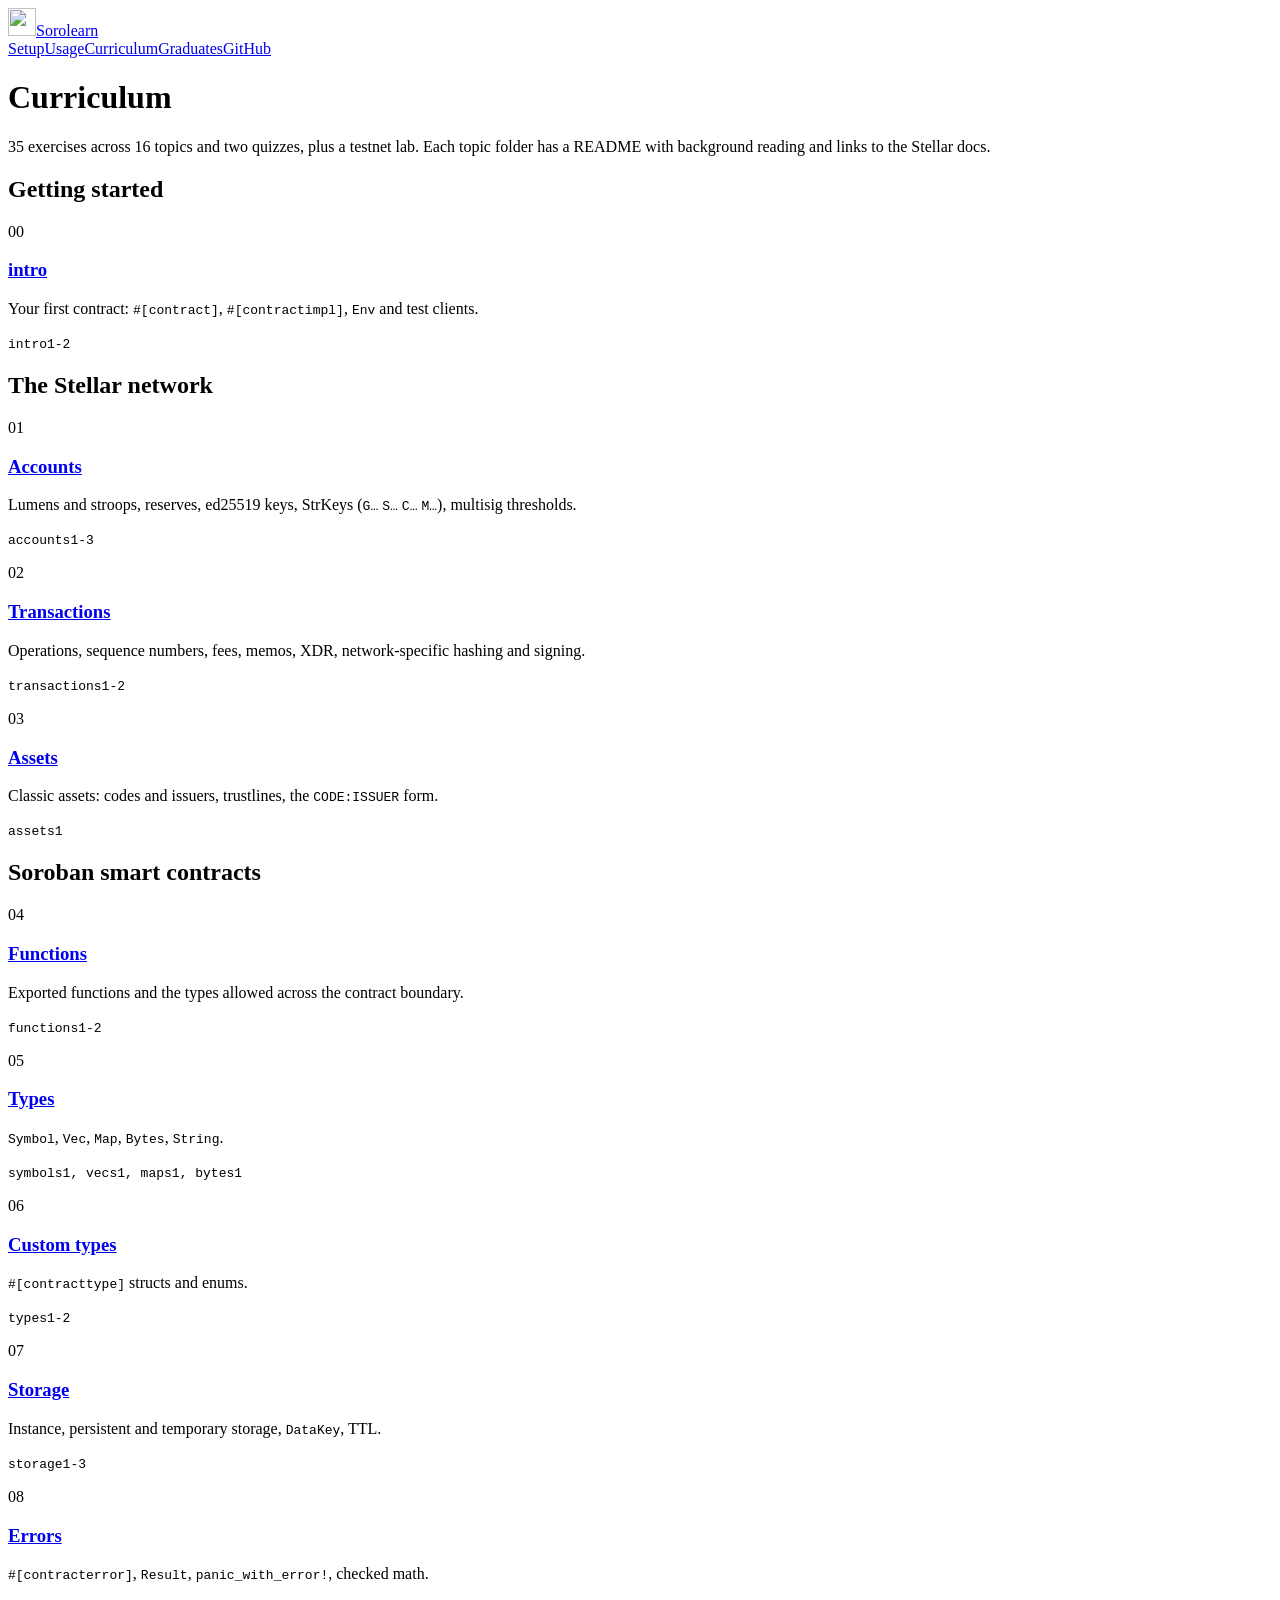
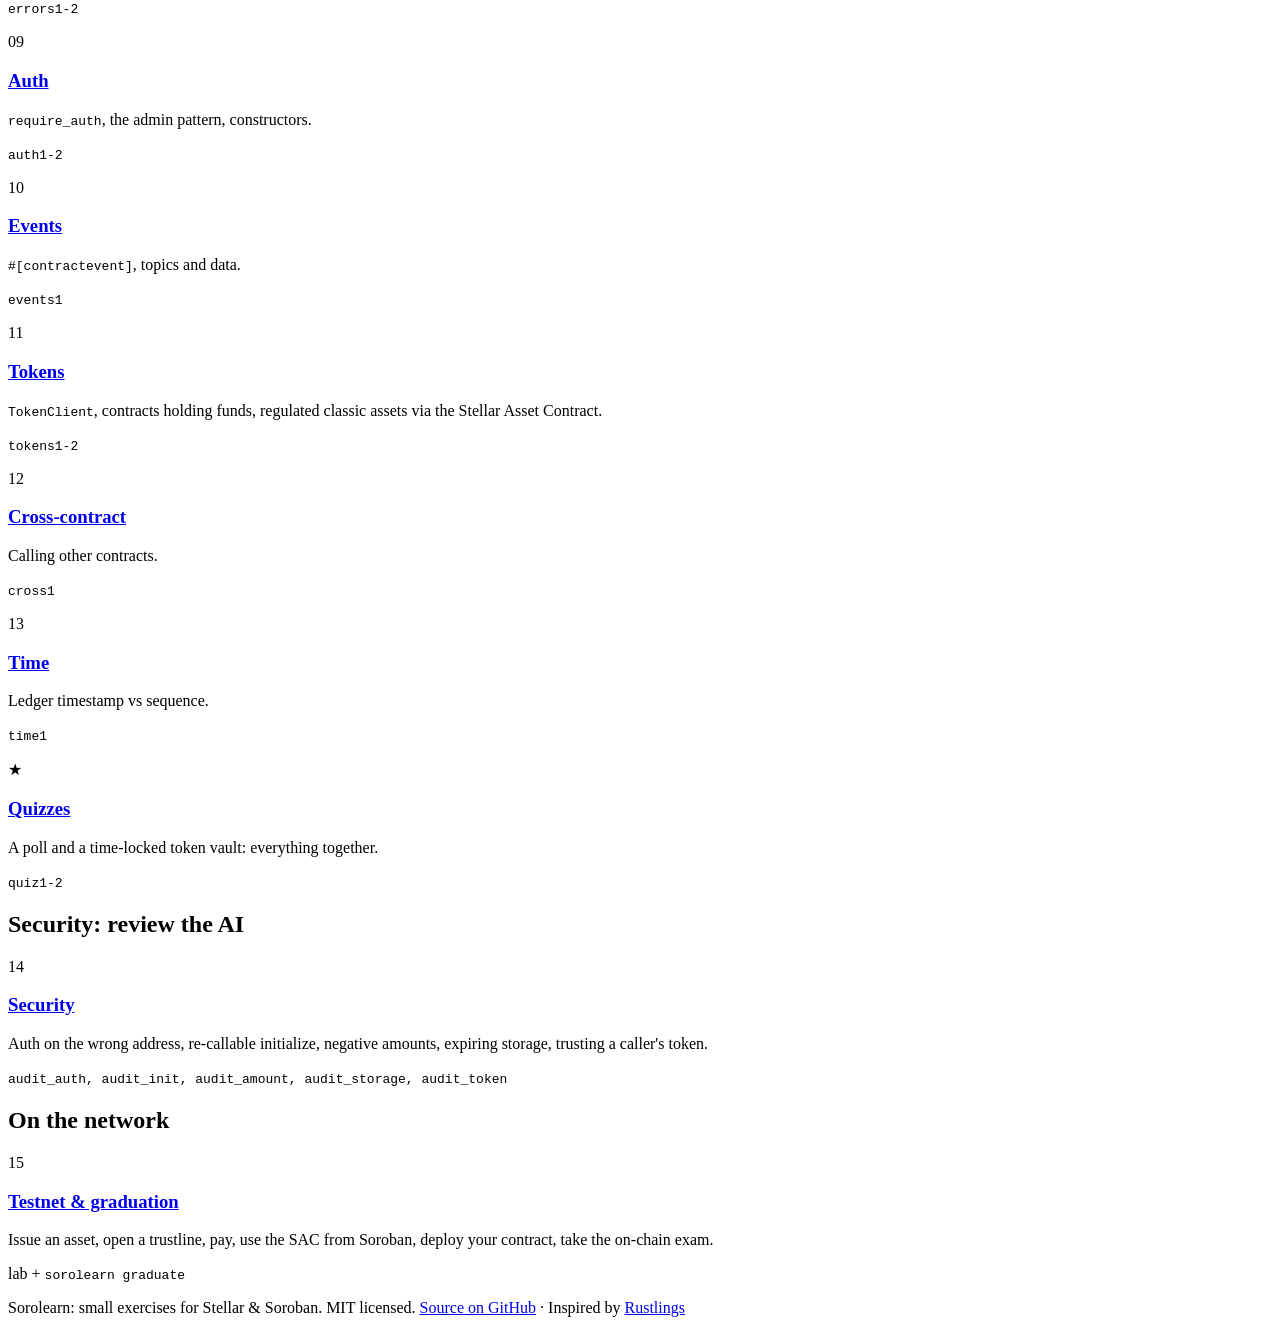
==== docs/curriculum/index.html @ 0d168e4f "feat(site): add setup, usage and curriculum pages Co-Authored-By: Claude Opus 5.5 <noreply@anthropic" ====
<!doctype html>
<html lang="en">
<head>
<meta charset="utf-8">
<meta name="viewport" content="width=device-width, initial-scale=1">
<title>Curriculum · Sorolearn</title>
<meta name="description" content="Every Sorolearn topic, from Stellar accounts to an on-chain exam.">
<link rel="icon" href="../assets/favicon.svg" type="image/svg+xml">
<link rel="preconnect" href="https://fonts.googleapis.com">
<link href="https://fonts.googleapis.com/css2?family=Inter:wght@400;500;600;700&family=JetBrains+Mono:wght@400;600&display=swap" rel="stylesheet">
<link rel="stylesheet" href="../assets/site.css">
</head>
<body>
<header class="site-header">
  <div class="inner">
    <a class="brand" href="../"><img class="mark" src="../assets/favicon.svg" alt="" width="28" height="28">Sorolearn</a>
    <nav class="site-nav" aria-label="Main"><a href="../setup/">Setup</a><a href="../usage/">Usage</a><a href="../curriculum/" aria-current="page">Curriculum</a><a href="../graduates/">Graduates</a><a href="https://github.com/Evangel90/Sorolearn">GitHub</a></nav>
  </div>
</header>
<main>

<h1>Curriculum</h1>
<p class="lede">35 exercises across 16 topics and two quizzes, plus a testnet lab. Each topic folder has a README with background reading
and links to the Stellar docs.</p>
<h2>Getting started</h2><div class="grid"><div class="card"><div class="num">00</div><h3><a href="https://github.com/Evangel90/Sorolearn/tree/main/exercises/00_intro">intro</a></h3><p>Your first contract: <code>#[contract]</code>, <code>#[contractimpl]</code>, <code>Env</code> and test clients.</p><p class="muted"><code>intro1-2</code></p></div></div><h2>The Stellar network</h2><div class="grid"><div class="card"><div class="num">01</div><h3><a href="https://github.com/Evangel90/Sorolearn/tree/main/exercises/01_stellar_accounts">Accounts</a></h3><p>Lumens and stroops, reserves, ed25519 keys, StrKeys (<code>G…</code> <code>S…</code> <code>C…</code> <code>M…</code>), multisig thresholds.</p><p class="muted"><code>accounts1-3</code></p></div><div class="card"><div class="num">02</div><h3><a href="https://github.com/Evangel90/Sorolearn/tree/main/exercises/02_stellar_transactions">Transactions</a></h3><p>Operations, sequence numbers, fees, memos, XDR, network-specific hashing and signing.</p><p class="muted"><code>transactions1-2</code></p></div><div class="card"><div class="num">03</div><h3><a href="https://github.com/Evangel90/Sorolearn/tree/main/exercises/03_stellar_assets">Assets</a></h3><p>Classic assets: codes and issuers, trustlines, the <code>CODE:ISSUER</code> form.</p><p class="muted"><code>assets1</code></p></div></div><h2>Soroban smart contracts</h2><div class="grid"><div class="card"><div class="num">04</div><h3><a href="https://github.com/Evangel90/Sorolearn/tree/main/exercises/04_functions">Functions</a></h3><p>Exported functions and the types allowed across the contract boundary.</p><p class="muted"><code>functions1-2</code></p></div><div class="card"><div class="num">05</div><h3><a href="https://github.com/Evangel90/Sorolearn/tree/main/exercises/05_types">Types</a></h3><p><code>Symbol</code>, <code>Vec</code>, <code>Map</code>, <code>Bytes</code>, <code>String</code>.</p><p class="muted"><code>symbols1, vecs1, maps1, bytes1</code></p></div><div class="card"><div class="num">06</div><h3><a href="https://github.com/Evangel90/Sorolearn/tree/main/exercises/06_custom_types">Custom types</a></h3><p><code>#[contracttype]</code> structs and enums.</p><p class="muted"><code>types1-2</code></p></div><div class="card"><div class="num">07</div><h3><a href="https://github.com/Evangel90/Sorolearn/tree/main/exercises/07_storage">Storage</a></h3><p>Instance, persistent and temporary storage, <code>DataKey</code>, TTL.</p><p class="muted"><code>storage1-3</code></p></div><div class="card"><div class="num">08</div><h3><a href="https://github.com/Evangel90/Sorolearn/tree/main/exercises/08_errors">Errors</a></h3><p><code>#[contracterror]</code>, <code>Result</code>, <code>panic_with_error!</code>, checked math.</p><p class="muted"><code>errors1-2</code></p></div><div class="card"><div class="num">09</div><h3><a href="https://github.com/Evangel90/Sorolearn/tree/main/exercises/09_auth">Auth</a></h3><p><code>require_auth</code>, the admin pattern, constructors.</p><p class="muted"><code>auth1-2</code></p></div><div class="card"><div class="num">10</div><h3><a href="https://github.com/Evangel90/Sorolearn/tree/main/exercises/10_events">Events</a></h3><p><code>#[contractevent]</code>, topics and data.</p><p class="muted"><code>events1</code></p></div><div class="card"><div class="num">11</div><h3><a href="https://github.com/Evangel90/Sorolearn/tree/main/exercises/11_tokens">Tokens</a></h3><p><code>TokenClient</code>, contracts holding funds, regulated classic assets via the Stellar Asset Contract.</p><p class="muted"><code>tokens1-2</code></p></div><div class="card"><div class="num">12</div><h3><a href="https://github.com/Evangel90/Sorolearn/tree/main/exercises/12_cross_contract">Cross-contract</a></h3><p>Calling other contracts.</p><p class="muted"><code>cross1</code></p></div><div class="card"><div class="num">13</div><h3><a href="https://github.com/Evangel90/Sorolearn/tree/main/exercises/13_time">Time</a></h3><p>Ledger timestamp vs sequence.</p><p class="muted"><code>time1</code></p></div><div class="card"><div class="num">★</div><h3><a href="https://github.com/Evangel90/Sorolearn/tree/main/exercises/quizzes">Quizzes</a></h3><p>A poll and a time-locked token vault: everything together.</p><p class="muted"><code>quiz1-2</code></p></div></div><h2>Security: review the AI</h2><div class="grid"><div class="card"><div class="num">14</div><h3><a href="https://github.com/Evangel90/Sorolearn/tree/main/exercises/14_security">Security</a></h3><p>Auth on the wrong address, re-callable initialize, negative amounts, expiring storage, trusting a caller's token.</p><p class="muted"><code>audit_auth, audit_init, audit_amount, audit_storage, audit_token</code></p></div></div><h2>On the network</h2><div class="grid"><div class="card"><div class="num">15</div><h3><a href="https://github.com/Evangel90/Sorolearn/tree/main/exercises/15_testnet">Testnet &amp; graduation</a></h3><p>Issue an asset, open a trustline, pay, use the SAC from Soroban, deploy your contract, take the on-chain exam.</p><p class="muted">lab + <code>sorolearn graduate</code></p></div></div>

</main>
<footer class="site-footer">
  <div class="inner">
    <span>Sorolearn: small exercises for Stellar &amp; Soroban. MIT licensed.</span>
    <span><a href="https://github.com/Evangel90/Sorolearn">Source on GitHub</a> · Inspired by <a href="https://rustlings.rust-lang.org">Rustlings</a></span>
  </div>
</footer>
</body>
</html>
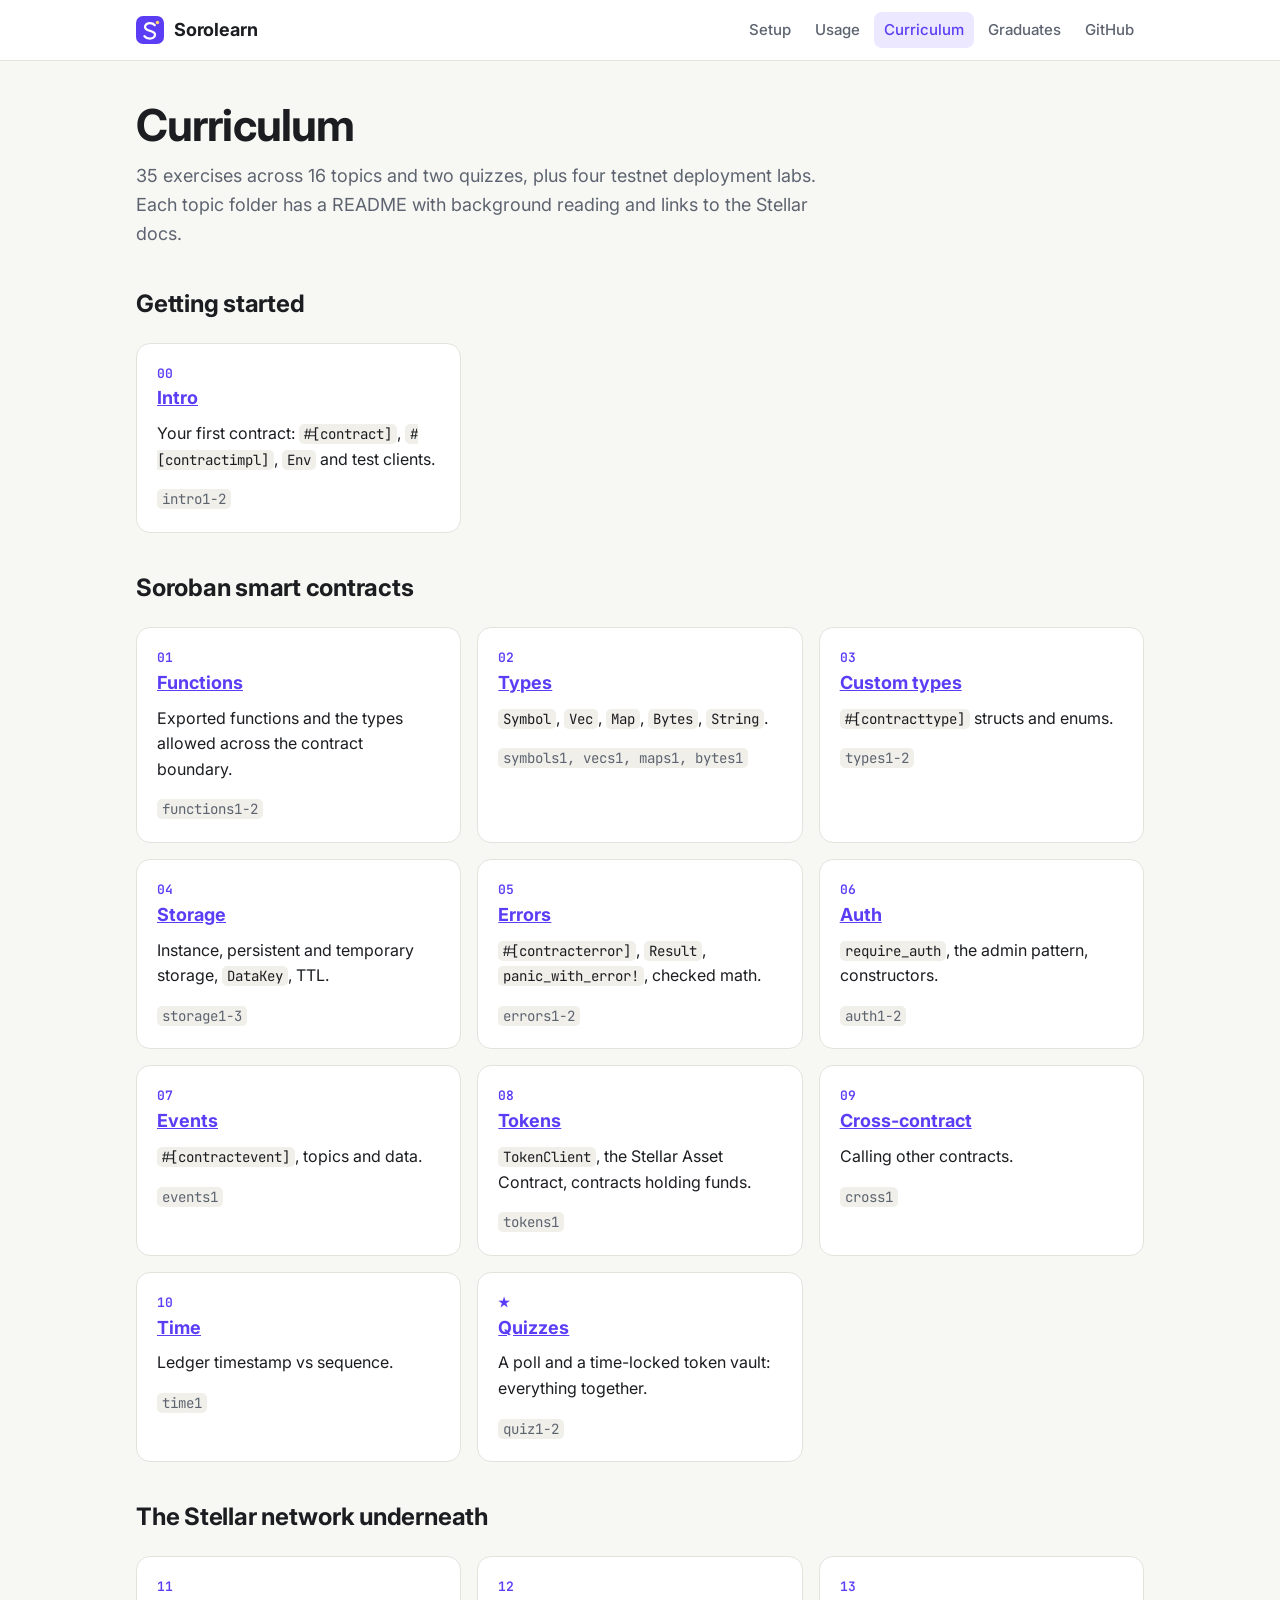
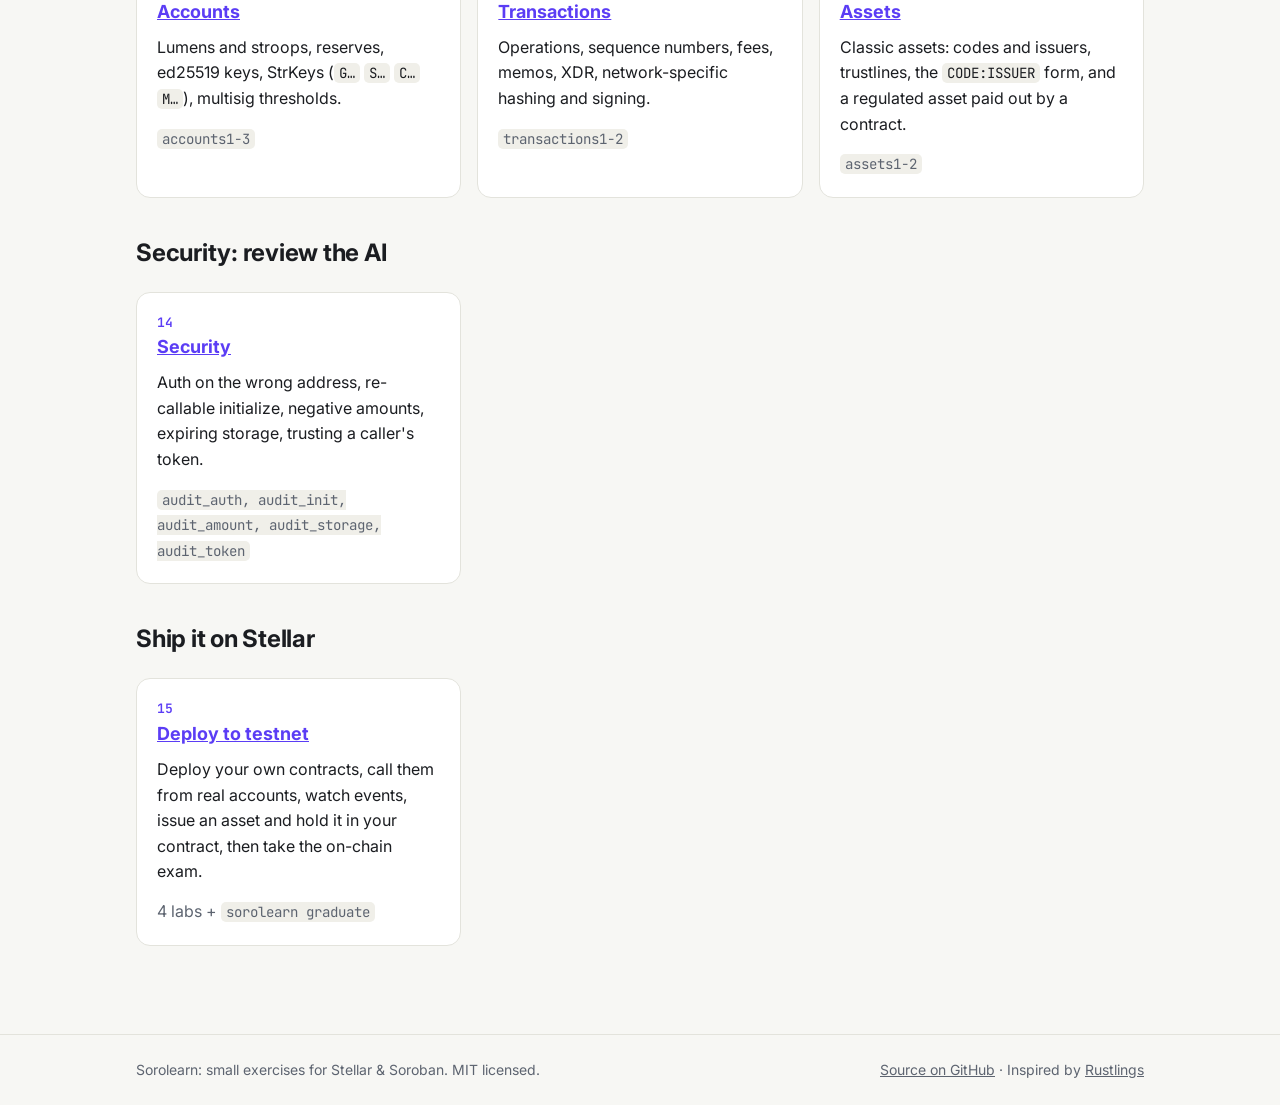
==== commit 87c9b563: "feat(site): follow the Soroban-first order and feature the deploy labs Co-Authored-By: Claude Opus 5" ====
--- a/docs/curriculum/index.html
+++ b/docs/curriculum/index.html
@@ -20,9 +20,9 @@
 <main>
 
 <h1>Curriculum</h1>
-<p class="lede">35 exercises across 16 topics and two quizzes, plus a testnet lab. Each topic folder has a README with background reading
+<p class="lede">35 exercises across 16 topics and two quizzes, plus four testnet deployment labs. Each topic folder has a README with background reading
 and links to the Stellar docs.</p>
-<h2>Getting started</h2><div class="grid"><div class="card"><div class="num">00</div><h3><a href="https://github.com/Evangel90/Sorolearn/tree/main/exercises/00_intro">intro</a></h3><p>Your first contract: <code>#[contract]</code>, <code>#[contractimpl]</code>, <code>Env</code> and test clients.</p><p class="muted"><code>intro1-2</code></p></div></div><h2>The Stellar network</h2><div class="grid"><div class="card"><div class="num">01</div><h3><a href="https://github.com/Evangel90/Sorolearn/tree/main/exercises/01_stellar_accounts">Accounts</a></h3><p>Lumens and stroops, reserves, ed25519 keys, StrKeys (<code>G…</code> <code>S…</code> <code>C…</code> <code>M…</code>), multisig thresholds.</p><p class="muted"><code>accounts1-3</code></p></div><div class="card"><div class="num">02</div><h3><a href="https://github.com/Evangel90/Sorolearn/tree/main/exercises/02_stellar_transactions">Transactions</a></h3><p>Operations, sequence numbers, fees, memos, XDR, network-specific hashing and signing.</p><p class="muted"><code>transactions1-2</code></p></div><div class="card"><div class="num">03</div><h3><a href="https://github.com/Evangel90/Sorolearn/tree/main/exercises/03_stellar_assets">Assets</a></h3><p>Classic assets: codes and issuers, trustlines, the <code>CODE:ISSUER</code> form.</p><p class="muted"><code>assets1</code></p></div></div><h2>Soroban smart contracts</h2><div class="grid"><div class="card"><div class="num">04</div><h3><a href="https://github.com/Evangel90/Sorolearn/tree/main/exercises/04_functions">Functions</a></h3><p>Exported functions and the types allowed across the contract boundary.</p><p class="muted"><code>functions1-2</code></p></div><div class="card"><div class="num">05</div><h3><a href="https://github.com/Evangel90/Sorolearn/tree/main/exercises/05_types">Types</a></h3><p><code>Symbol</code>, <code>Vec</code>, <code>Map</code>, <code>Bytes</code>, <code>String</code>.</p><p class="muted"><code>symbols1, vecs1, maps1, bytes1</code></p></div><div class="card"><div class="num">06</div><h3><a href="https://github.com/Evangel90/Sorolearn/tree/main/exercises/06_custom_types">Custom types</a></h3><p><code>#[contracttype]</code> structs and enums.</p><p class="muted"><code>types1-2</code></p></div><div class="card"><div class="num">07</div><h3><a href="https://github.com/Evangel90/Sorolearn/tree/main/exercises/07_storage">Storage</a></h3><p>Instance, persistent and temporary storage, <code>DataKey</code>, TTL.</p><p class="muted"><code>storage1-3</code></p></div><div class="card"><div class="num">08</div><h3><a href="https://github.com/Evangel90/Sorolearn/tree/main/exercises/08_errors">Errors</a></h3><p><code>#[contracterror]</code>, <code>Result</code>, <code>panic_with_error!</code>, checked math.</p><p class="muted"><code>errors1-2</code></p></div><div class="card"><div class="num">09</div><h3><a href="https://github.com/Evangel90/Sorolearn/tree/main/exercises/09_auth">Auth</a></h3><p><code>require_auth</code>, the admin pattern, constructors.</p><p class="muted"><code>auth1-2</code></p></div><div class="card"><div class="num">10</div><h3><a href="https://github.com/Evangel90/Sorolearn/tree/main/exercises/10_events">Events</a></h3><p><code>#[contractevent]</code>, topics and data.</p><p class="muted"><code>events1</code></p></div><div class="card"><div class="num">11</div><h3><a href="https://github.com/Evangel90/Sorolearn/tree/main/exercises/11_tokens">Tokens</a></h3><p><code>TokenClient</code>, contracts holding funds, regulated classic assets via the Stellar Asset Contract.</p><p class="muted"><code>tokens1-2</code></p></div><div class="card"><div class="num">12</div><h3><a href="https://github.com/Evangel90/Sorolearn/tree/main/exercises/12_cross_contract">Cross-contract</a></h3><p>Calling other contracts.</p><p class="muted"><code>cross1</code></p></div><div class="card"><div class="num">13</div><h3><a href="https://github.com/Evangel90/Sorolearn/tree/main/exercises/13_time">Time</a></h3><p>Ledger timestamp vs sequence.</p><p class="muted"><code>time1</code></p></div><div class="card"><div class="num">★</div><h3><a href="https://github.com/Evangel90/Sorolearn/tree/main/exercises/quizzes">Quizzes</a></h3><p>A poll and a time-locked token vault: everything together.</p><p class="muted"><code>quiz1-2</code></p></div></div><h2>Security: review the AI</h2><div class="grid"><div class="card"><div class="num">14</div><h3><a href="https://github.com/Evangel90/Sorolearn/tree/main/exercises/14_security">Security</a></h3><p>Auth on the wrong address, re-callable initialize, negative amounts, expiring storage, trusting a caller's token.</p><p class="muted"><code>audit_auth, audit_init, audit_amount, audit_storage, audit_token</code></p></div></div><h2>On the network</h2><div class="grid"><div class="card"><div class="num">15</div><h3><a href="https://github.com/Evangel90/Sorolearn/tree/main/exercises/15_testnet">Testnet &amp; graduation</a></h3><p>Issue an asset, open a trustline, pay, use the SAC from Soroban, deploy your contract, take the on-chain exam.</p><p class="muted">lab + <code>sorolearn graduate</code></p></div></div>
+<h2>Getting started</h2><div class="grid"><div class="card"><div class="num">00</div><h3><a href="https://github.com/Evangel90/Sorolearn/tree/main/exercises/00_intro">Intro</a></h3><p>Your first contract: <code>#[contract]</code>, <code>#[contractimpl]</code>, <code>Env</code> and test clients.</p><p class="muted"><code>intro1-2</code></p></div></div><h2>Soroban smart contracts</h2><div class="grid"><div class="card"><div class="num">01</div><h3><a href="https://github.com/Evangel90/Sorolearn/tree/main/exercises/01_functions">Functions</a></h3><p>Exported functions and the types allowed across the contract boundary.</p><p class="muted"><code>functions1-2</code></p></div><div class="card"><div class="num">02</div><h3><a href="https://github.com/Evangel90/Sorolearn/tree/main/exercises/02_types">Types</a></h3><p><code>Symbol</code>, <code>Vec</code>, <code>Map</code>, <code>Bytes</code>, <code>String</code>.</p><p class="muted"><code>symbols1, vecs1, maps1, bytes1</code></p></div><div class="card"><div class="num">03</div><h3><a href="https://github.com/Evangel90/Sorolearn/tree/main/exercises/03_custom_types">Custom types</a></h3><p><code>#[contracttype]</code> structs and enums.</p><p class="muted"><code>types1-2</code></p></div><div class="card"><div class="num">04</div><h3><a href="https://github.com/Evangel90/Sorolearn/tree/main/exercises/04_storage">Storage</a></h3><p>Instance, persistent and temporary storage, <code>DataKey</code>, TTL.</p><p class="muted"><code>storage1-3</code></p></div><div class="card"><div class="num">05</div><h3><a href="https://github.com/Evangel90/Sorolearn/tree/main/exercises/05_errors">Errors</a></h3><p><code>#[contracterror]</code>, <code>Result</code>, <code>panic_with_error!</code>, checked math.</p><p class="muted"><code>errors1-2</code></p></div><div class="card"><div class="num">06</div><h3><a href="https://github.com/Evangel90/Sorolearn/tree/main/exercises/06_auth">Auth</a></h3><p><code>require_auth</code>, the admin pattern, constructors.</p><p class="muted"><code>auth1-2</code></p></div><div class="card"><div class="num">07</div><h3><a href="https://github.com/Evangel90/Sorolearn/tree/main/exercises/07_events">Events</a></h3><p><code>#[contractevent]</code>, topics and data.</p><p class="muted"><code>events1</code></p></div><div class="card"><div class="num">08</div><h3><a href="https://github.com/Evangel90/Sorolearn/tree/main/exercises/08_tokens">Tokens</a></h3><p><code>TokenClient</code>, the Stellar Asset Contract, contracts holding funds.</p><p class="muted"><code>tokens1</code></p></div><div class="card"><div class="num">09</div><h3><a href="https://github.com/Evangel90/Sorolearn/tree/main/exercises/09_cross_contract">Cross-contract</a></h3><p>Calling other contracts.</p><p class="muted"><code>cross1</code></p></div><div class="card"><div class="num">10</div><h3><a href="https://github.com/Evangel90/Sorolearn/tree/main/exercises/10_time">Time</a></h3><p>Ledger timestamp vs sequence.</p><p class="muted"><code>time1</code></p></div><div class="card"><div class="num">★</div><h3><a href="https://github.com/Evangel90/Sorolearn/tree/main/exercises/quizzes">Quizzes</a></h3><p>A poll and a time-locked token vault: everything together.</p><p class="muted"><code>quiz1-2</code></p></div></div><h2>The Stellar network underneath</h2><div class="grid"><div class="card"><div class="num">11</div><h3><a href="https://github.com/Evangel90/Sorolearn/tree/main/exercises/11_stellar_accounts">Accounts</a></h3><p>Lumens and stroops, reserves, ed25519 keys, StrKeys (<code>G…</code> <code>S…</code> <code>C…</code> <code>M…</code>), multisig thresholds.</p><p class="muted"><code>accounts1-3</code></p></div><div class="card"><div class="num">12</div><h3><a href="https://github.com/Evangel90/Sorolearn/tree/main/exercises/12_stellar_transactions">Transactions</a></h3><p>Operations, sequence numbers, fees, memos, XDR, network-specific hashing and signing.</p><p class="muted"><code>transactions1-2</code></p></div><div class="card"><div class="num">13</div><h3><a href="https://github.com/Evangel90/Sorolearn/tree/main/exercises/13_stellar_assets">Assets</a></h3><p>Classic assets: codes and issuers, trustlines, the <code>CODE:ISSUER</code> form, and a regulated asset paid out by a contract.</p><p class="muted"><code>assets1-2</code></p></div></div><h2>Security: review the AI</h2><div class="grid"><div class="card"><div class="num">14</div><h3><a href="https://github.com/Evangel90/Sorolearn/tree/main/exercises/14_security">Security</a></h3><p>Auth on the wrong address, re-callable initialize, negative amounts, expiring storage, trusting a caller's token.</p><p class="muted"><code>audit_auth, audit_init, audit_amount, audit_storage, audit_token</code></p></div></div><h2>Ship it on Stellar</h2><div class="grid"><div class="card"><div class="num">15</div><h3><a href="https://github.com/Evangel90/Sorolearn/tree/main/exercises/15_testnet">Deploy to testnet</a></h3><p>Deploy your own contracts, call them from real accounts, watch events, issue an asset and hold it in your contract, then take the on-chain exam.</p><p class="muted">4 labs + <code>sorolearn graduate</code></p></div></div>
 
 </main>
 <footer class="site-footer">
--- a/docs/assets/site.css
+++ b/docs/assets/site.css
@@ -0,0 +1,94 @@
+/* Sorolearn site: shared styles for every page. */
+:root {
+  --bg: #f7f7f4;
+  --surface: #ffffff;
+  --surface-2: #f0efe9;
+  --text: #1b1d21;
+  --muted: #5d6470;
+  --border: #e3e3dc;
+  --accent: #5b3df5;
+  --accent-text: #ffffff;
+  --accent-soft: #ece8ff;
+  --ok: #12805c;
+  --bad: #b42318;
+  --code-bg: #f0efe9;
+  --sans: Inter, system-ui, -apple-system, "Segoe UI", sans-serif;
+  --mono: "JetBrains Mono", ui-monospace, SFMono-Regular, Menlo, monospace;
+}
+@media (prefers-color-scheme: dark) {
+  :root:not([data-theme="light"]) {
+    --bg: #101114; --surface: #17191d; --surface-2: #1d2026; --text: #eceef2; --muted: #9aa2ae;
+    --border: #2a2e35; --accent: #9b8cff; --accent-text: #101114; --accent-soft: #241f45;
+    --ok: #3ecf9a; --bad: #ff7b72; --code-bg: #1d2026;
+  }
+}
+:root[data-theme="dark"] {
+  --bg: #101114; --surface: #17191d; --surface-2: #1d2026; --text: #eceef2; --muted: #9aa2ae;
+  --border: #2a2e35; --accent: #9b8cff; --accent-text: #101114; --accent-soft: #241f45;
+  --ok: #3ecf9a; --bad: #ff7b72; --code-bg: #1d2026;
+}
+
+* { box-sizing: border-box; }
+html { -webkit-text-size-adjust: 100%; }
+body { margin: 0; background: var(--bg); color: var(--text); font: 16px/1.6 var(--sans); }
+a { color: var(--accent); }
+img, svg { max-width: 100%; }
+
+/* Header */
+.site-header { border-bottom: 1px solid var(--border); background: var(--surface); position: sticky; top: 0; z-index: 10; }
+.site-header .inner { max-width: 1040px; margin: 0 auto; padding: 12px 16px; display: flex; align-items: center; gap: 16px; flex-wrap: wrap; }
+.brand { display: flex; align-items: center; gap: 10px; font-weight: 700; font-size: 18px; color: var(--text); text-decoration: none; letter-spacing: -0.01em; }
+.brand .mark { width: 28px; height: 28px; }
+.site-nav { display: flex; gap: 4px; margin-left: auto; flex-wrap: wrap; }
+.site-nav a { color: var(--muted); text-decoration: none; padding: 6px 10px; border-radius: 8px; font-size: 15px; font-weight: 500; }
+.site-nav a:hover { color: var(--text); background: var(--surface-2); }
+.site-nav a[aria-current="page"] { color: var(--accent); background: var(--accent-soft); }
+
+/* Layout */
+main { max-width: 1040px; margin: 0 auto; padding: 40px 16px 64px; }
+.prose { max-width: 760px; }
+h1 { font-size: clamp(30px, 5vw, 44px); line-height: 1.12; letter-spacing: -0.02em; margin: 0 0 12px; }
+h2 { font-size: 24px; line-height: 1.25; margin: 40px 0 12px; letter-spacing: -0.01em; }
+h3 { font-size: 18px; margin: 24px 0 8px; }
+p { margin: 0 0 14px; }
+.lede { color: var(--muted); font-size: 18px; max-width: 62ch; }
+
+code { font-family: var(--mono); font-size: 0.88em; background: var(--code-bg); padding: 1px 5px; border-radius: 5px; }
+pre { background: var(--code-bg); border: 1px solid var(--border); border-radius: 10px; padding: 14px 16px; overflow-x: auto; font-family: var(--mono); font-size: 14px; line-height: 1.55; margin: 0 0 16px; }
+pre code { background: none; padding: 0; font-size: inherit; }
+.comment { color: var(--muted); }
+
+table { width: 100%; border-collapse: collapse; margin: 0 0 16px; font-size: 15px; }
+th, td { text-align: left; padding: 9px 10px; border-bottom: 1px solid var(--border); vertical-align: top; }
+th { color: var(--muted); font-weight: 600; font-size: 13px; text-transform: uppercase; letter-spacing: 0.04em; }
+.table-wrap { overflow-x: auto; }
+
+/* Buttons */
+.buttons { display: flex; gap: 10px; flex-wrap: wrap; margin: 24px 0; }
+.btn { display: inline-flex; align-items: center; gap: 8px; padding: 11px 18px; border-radius: 10px; font-weight: 600; text-decoration: none; border: 1px solid var(--border); color: var(--text); background: var(--surface); }
+.btn:hover { border-color: var(--accent); }
+.btn.primary { background: var(--accent); color: var(--accent-text); border-color: var(--accent); }
+
+/* Hero */
+.hero { display: grid; gap: 28px; }
+.hero-text { max-width: 760px; }
+.hero .pill { display: inline-block; background: var(--accent-soft); color: var(--accent); border-radius: 999px; padding: 3px 12px; font-size: 13px; font-weight: 600; margin-bottom: 14px; }
+.tagline { font-size: 20px; font-weight: 600; margin: 4px 0 10px; }
+.player { border-radius: 12px; overflow: hidden; border: 1px solid var(--border); background: #1e1e2e; }
+
+/* Cards */
+.grid { display: grid; grid-template-columns: repeat(auto-fill, minmax(280px, 1fr)); gap: 16px; margin: 24px 0; }
+.card { background: var(--surface); border: 1px solid var(--border); border-radius: 14px; padding: 20px; }
+.card h3 { margin-top: 0; }
+.card p:last-child { margin-bottom: 0; }
+.card .num { font-family: var(--mono); color: var(--accent); font-weight: 600; font-size: 13px; }
+.muted { color: var(--muted); }
+
+/* Callout */
+.note { border-left: 3px solid var(--accent); background: var(--accent-soft); padding: 12px 16px; border-radius: 0 10px 10px 0; margin: 0 0 16px; }
+
+/* Footer */
+.site-footer { border-top: 1px solid var(--border); color: var(--muted); font-size: 14px; }
+.site-footer .inner { max-width: 1040px; margin: 0 auto; padding: 24px 16px; display: flex; gap: 16px; flex-wrap: wrap; justify-content: space-between; }
+.site-footer a { color: var(--muted); }
+
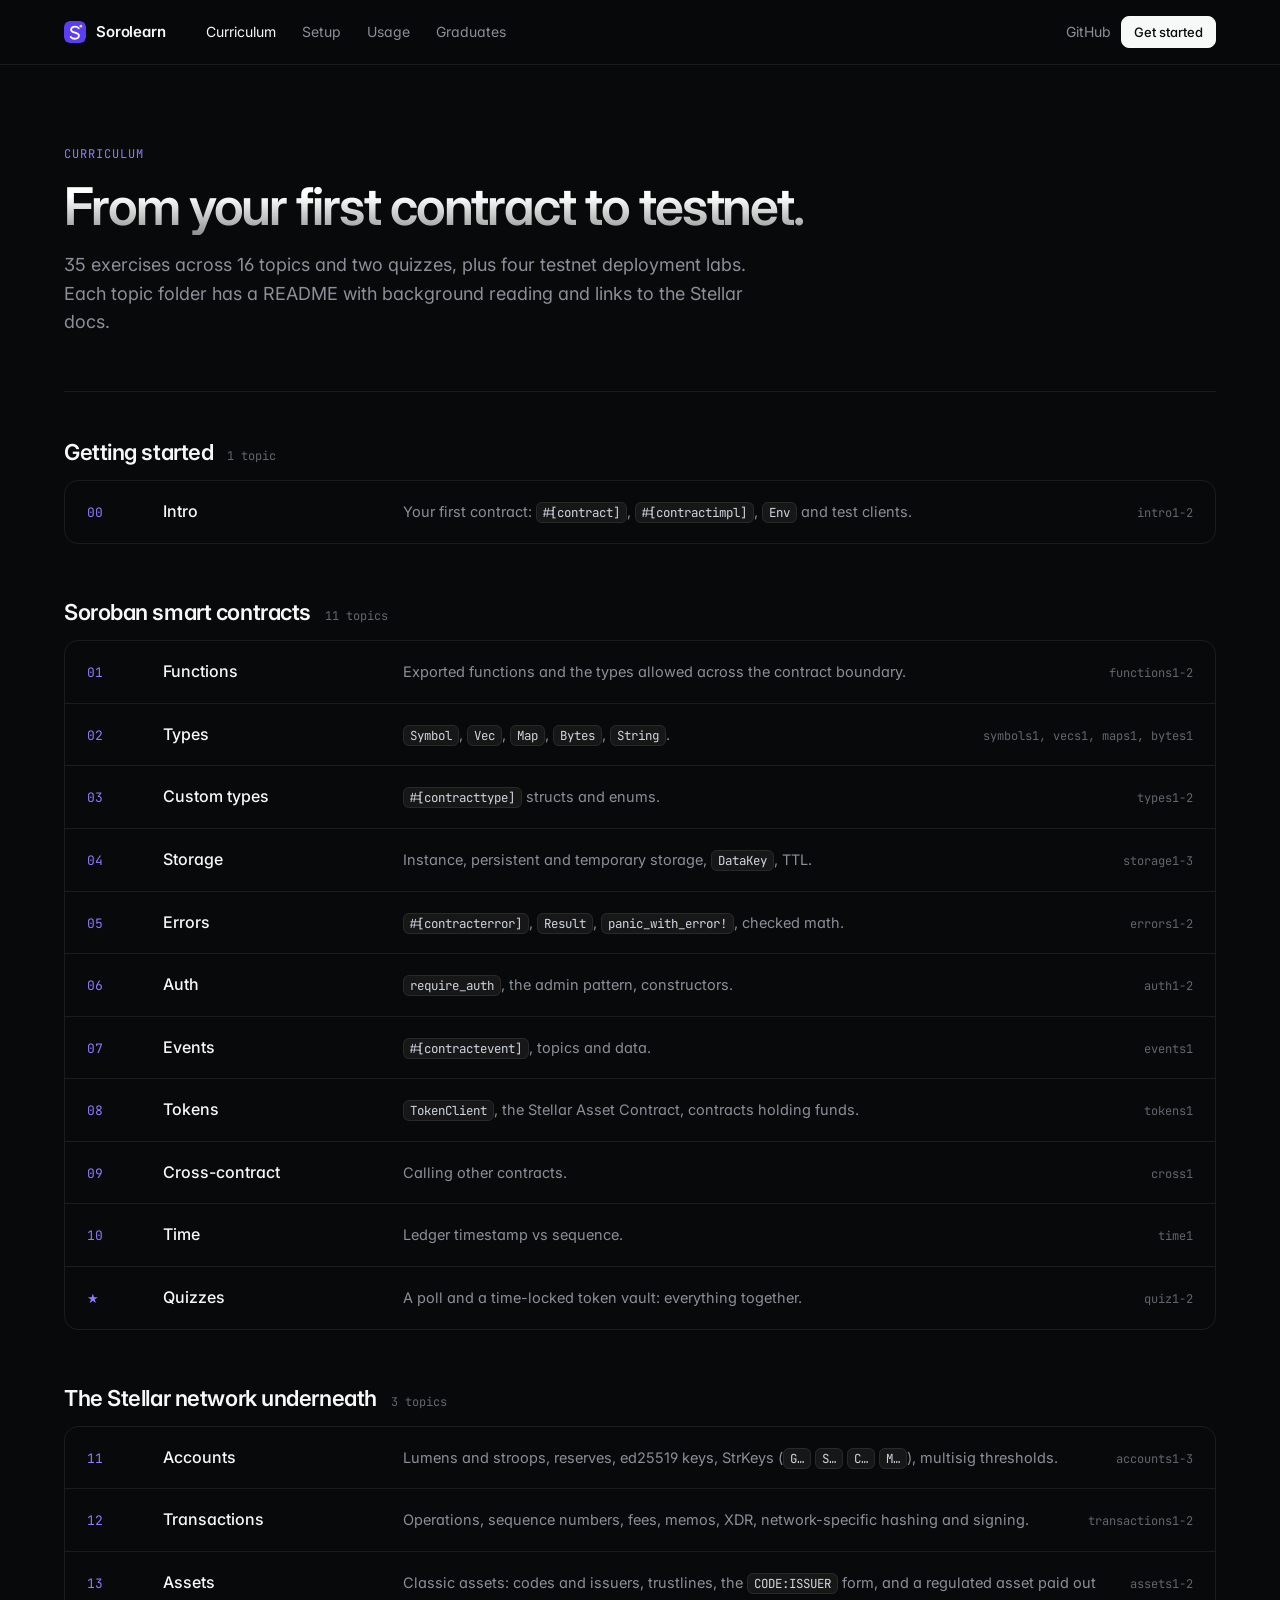
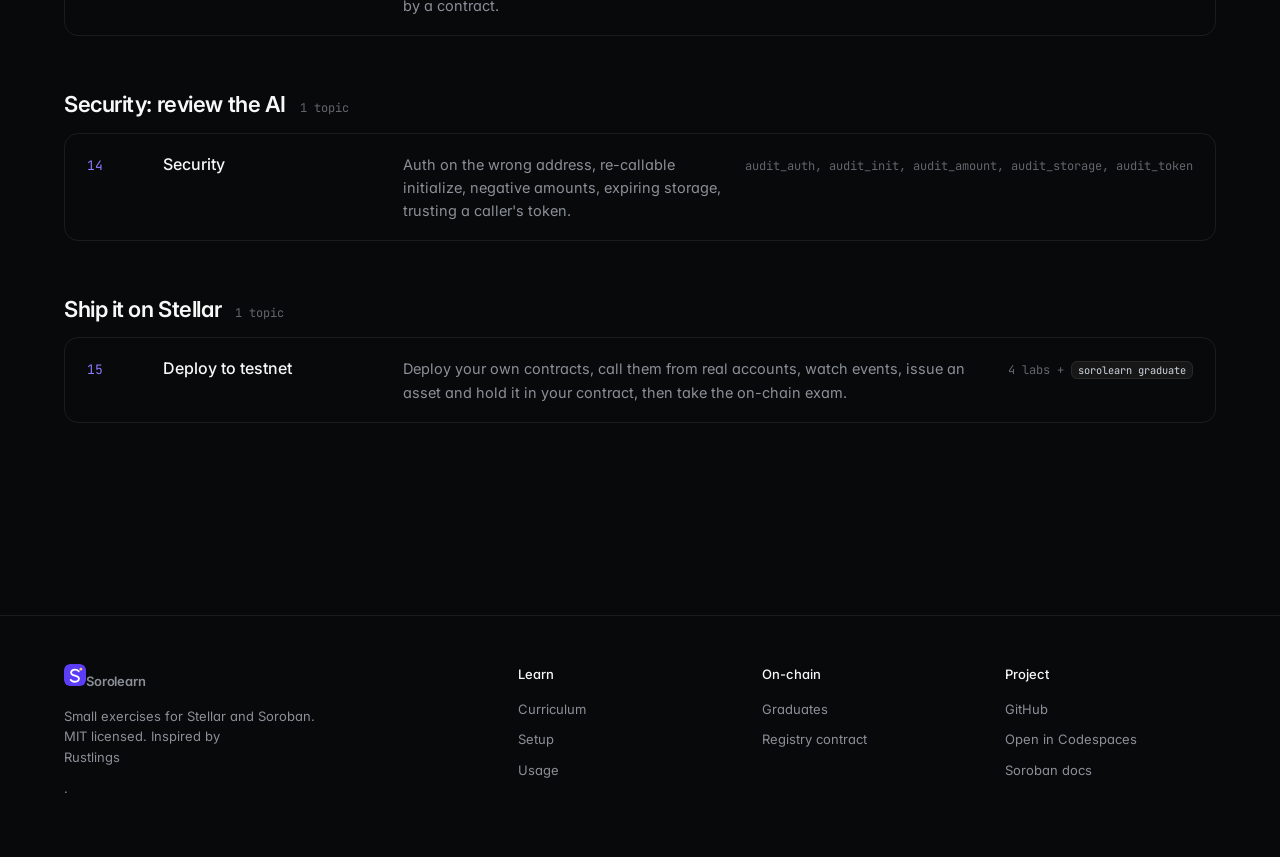
==== commit 58eace3e: "feat(site): Linear-inspired redesign Dark-first look with a frosted sticky nav, gradient display hea" ====
--- a/docs/curriculum/index.html
+++ b/docs/curriculum/index.html
@@ -5,30 +5,58 @@
 <meta name="viewport" content="width=device-width, initial-scale=1">
 <title>Curriculum · Sorolearn</title>
 <meta name="description" content="Every Sorolearn topic, from Stellar accounts to an on-chain exam.">
+<meta name="theme-color" content="#08090a">
 <link rel="icon" href="../assets/favicon.svg" type="image/svg+xml">
 <link rel="preconnect" href="https://fonts.googleapis.com">
-<link href="https://fonts.googleapis.com/css2?family=Inter:wght@400;500;600;700&family=JetBrains+Mono:wght@400;600&display=swap" rel="stylesheet">
+<link rel="preconnect" href="https://fonts.gstatic.com" crossorigin>
+<link href="https://fonts.googleapis.com/css2?family=Inter:wght@400;500;600;700&family=JetBrains+Mono:wght@400;500;600&display=swap" rel="stylesheet">
 <link rel="stylesheet" href="../assets/site.css">
 </head>
 <body>
 <header class="site-header">
   <div class="inner">
-    <a class="brand" href="../"><img class="mark" src="../assets/favicon.svg" alt="" width="28" height="28">Sorolearn</a>
-    <nav class="site-nav" aria-label="Main"><a href="../setup/">Setup</a><a href="../usage/">Usage</a><a href="../curriculum/" aria-current="page">Curriculum</a><a href="../graduates/">Graduates</a><a href="https://github.com/Evangel90/Sorolearn">GitHub</a></nav>
+    <a class="brand" href="../"><img class="mark" src="../assets/favicon.svg" alt="" width="22" height="22">Sorolearn</a>
+    <nav class="site-nav" aria-label="Main"><a href="../curriculum/" aria-current="page">Curriculum</a><a href="../setup/">Setup</a><a href="../usage/">Usage</a><a href="../graduates/">Graduates</a></nav>
+    <div class="header-cta">
+      <a class="link" href="https://github.com/Evangel90/Sorolearn">GitHub</a>
+      <a class="btn small primary" href="../setup/">Get started</a>
+    </div>
   </div>
 </header>
 <main>
 
-<h1>Curriculum</h1>
-<p class="lede">35 exercises across 16 topics and two quizzes, plus four testnet deployment labs. Each topic folder has a README with background reading
-and links to the Stellar docs.</p>
-<h2>Getting started</h2><div class="grid"><div class="card"><div class="num">00</div><h3><a href="https://github.com/Evangel90/Sorolearn/tree/main/exercises/00_intro">Intro</a></h3><p>Your first contract: <code>#[contract]</code>, <code>#[contractimpl]</code>, <code>Env</code> and test clients.</p><p class="muted"><code>intro1-2</code></p></div></div><h2>Soroban smart contracts</h2><div class="grid"><div class="card"><div class="num">01</div><h3><a href="https://github.com/Evangel90/Sorolearn/tree/main/exercises/01_functions">Functions</a></h3><p>Exported functions and the types allowed across the contract boundary.</p><p class="muted"><code>functions1-2</code></p></div><div class="card"><div class="num">02</div><h3><a href="https://github.com/Evangel90/Sorolearn/tree/main/exercises/02_types">Types</a></h3><p><code>Symbol</code>, <code>Vec</code>, <code>Map</code>, <code>Bytes</code>, <code>String</code>.</p><p class="muted"><code>symbols1, vecs1, maps1, bytes1</code></p></div><div class="card"><div class="num">03</div><h3><a href="https://github.com/Evangel90/Sorolearn/tree/main/exercises/03_custom_types">Custom types</a></h3><p><code>#[contracttype]</code> structs and enums.</p><p class="muted"><code>types1-2</code></p></div><div class="card"><div class="num">04</div><h3><a href="https://github.com/Evangel90/Sorolearn/tree/main/exercises/04_storage">Storage</a></h3><p>Instance, persistent and temporary storage, <code>DataKey</code>, TTL.</p><p class="muted"><code>storage1-3</code></p></div><div class="card"><div class="num">05</div><h3><a href="https://github.com/Evangel90/Sorolearn/tree/main/exercises/05_errors">Errors</a></h3><p><code>#[contracterror]</code>, <code>Result</code>, <code>panic_with_error!</code>, checked math.</p><p class="muted"><code>errors1-2</code></p></div><div class="card"><div class="num">06</div><h3><a href="https://github.com/Evangel90/Sorolearn/tree/main/exercises/06_auth">Auth</a></h3><p><code>require_auth</code>, the admin pattern, constructors.</p><p class="muted"><code>auth1-2</code></p></div><div class="card"><div class="num">07</div><h3><a href="https://github.com/Evangel90/Sorolearn/tree/main/exercises/07_events">Events</a></h3><p><code>#[contractevent]</code>, topics and data.</p><p class="muted"><code>events1</code></p></div><div class="card"><div class="num">08</div><h3><a href="https://github.com/Evangel90/Sorolearn/tree/main/exercises/08_tokens">Tokens</a></h3><p><code>TokenClient</code>, the Stellar Asset Contract, contracts holding funds.</p><p class="muted"><code>tokens1</code></p></div><div class="card"><div class="num">09</div><h3><a href="https://github.com/Evangel90/Sorolearn/tree/main/exercises/09_cross_contract">Cross-contract</a></h3><p>Calling other contracts.</p><p class="muted"><code>cross1</code></p></div><div class="card"><div class="num">10</div><h3><a href="https://github.com/Evangel90/Sorolearn/tree/main/exercises/10_time">Time</a></h3><p>Ledger timestamp vs sequence.</p><p class="muted"><code>time1</code></p></div><div class="card"><div class="num">★</div><h3><a href="https://github.com/Evangel90/Sorolearn/tree/main/exercises/quizzes">Quizzes</a></h3><p>A poll and a time-locked token vault: everything together.</p><p class="muted"><code>quiz1-2</code></p></div></div><h2>The Stellar network underneath</h2><div class="grid"><div class="card"><div class="num">11</div><h3><a href="https://github.com/Evangel90/Sorolearn/tree/main/exercises/11_stellar_accounts">Accounts</a></h3><p>Lumens and stroops, reserves, ed25519 keys, StrKeys (<code>G…</code> <code>S…</code> <code>C…</code> <code>M…</code>), multisig thresholds.</p><p class="muted"><code>accounts1-3</code></p></div><div class="card"><div class="num">12</div><h3><a href="https://github.com/Evangel90/Sorolearn/tree/main/exercises/12_stellar_transactions">Transactions</a></h3><p>Operations, sequence numbers, fees, memos, XDR, network-specific hashing and signing.</p><p class="muted"><code>transactions1-2</code></p></div><div class="card"><div class="num">13</div><h3><a href="https://github.com/Evangel90/Sorolearn/tree/main/exercises/13_stellar_assets">Assets</a></h3><p>Classic assets: codes and issuers, trustlines, the <code>CODE:ISSUER</code> form, and a regulated asset paid out by a contract.</p><p class="muted"><code>assets1-2</code></p></div></div><h2>Security: review the AI</h2><div class="grid"><div class="card"><div class="num">14</div><h3><a href="https://github.com/Evangel90/Sorolearn/tree/main/exercises/14_security">Security</a></h3><p>Auth on the wrong address, re-callable initialize, negative amounts, expiring storage, trusting a caller's token.</p><p class="muted"><code>audit_auth, audit_init, audit_amount, audit_storage, audit_token</code></p></div></div><h2>Ship it on Stellar</h2><div class="grid"><div class="card"><div class="num">15</div><h3><a href="https://github.com/Evangel90/Sorolearn/tree/main/exercises/15_testnet">Deploy to testnet</a></h3><p>Deploy your own contracts, call them from real accounts, watch events, issue an asset and hold it in your contract, then take the on-chain exam.</p><p class="muted">4 labs + <code>sorolearn graduate</code></p></div></div>
+<div class="page-head">
+<p class="eyebrow">Curriculum</p>
+<h1 class="gradient-text">From your first contract to testnet.</h1>
+<p class="lede">35 exercises across 16 topics and two quizzes, plus four testnet deployment labs. Each topic folder
+has a README with background reading and links to the Stellar docs.</p>
+</div>
+<section class="group"><div class="group-title"><h2>Getting started</h2><span>1 topic</span></div><div class="rows"><a class="row" href="https://github.com/Evangel90/Sorolearn/tree/main/exercises/00_intro"><span class="n">00</span><span class="name">Intro</span><span class="desc">Your first contract: <code>#[contract]</code>, <code>#[contractimpl]</code>, <code>Env</code> and test clients.</span><span class="ex">intro1-2</span></a></div></section><section class="group"><div class="group-title"><h2>Soroban smart contracts</h2><span>11 topics</span></div><div class="rows"><a class="row" href="https://github.com/Evangel90/Sorolearn/tree/main/exercises/01_functions"><span class="n">01</span><span class="name">Functions</span><span class="desc">Exported functions and the types allowed across the contract boundary.</span><span class="ex">functions1-2</span></a><a class="row" href="https://github.com/Evangel90/Sorolearn/tree/main/exercises/02_types"><span class="n">02</span><span class="name">Types</span><span class="desc"><code>Symbol</code>, <code>Vec</code>, <code>Map</code>, <code>Bytes</code>, <code>String</code>.</span><span class="ex">symbols1, vecs1, maps1, bytes1</span></a><a class="row" href="https://github.com/Evangel90/Sorolearn/tree/main/exercises/03_custom_types"><span class="n">03</span><span class="name">Custom types</span><span class="desc"><code>#[contracttype]</code> structs and enums.</span><span class="ex">types1-2</span></a><a class="row" href="https://github.com/Evangel90/Sorolearn/tree/main/exercises/04_storage"><span class="n">04</span><span class="name">Storage</span><span class="desc">Instance, persistent and temporary storage, <code>DataKey</code>, TTL.</span><span class="ex">storage1-3</span></a><a class="row" href="https://github.com/Evangel90/Sorolearn/tree/main/exercises/05_errors"><span class="n">05</span><span class="name">Errors</span><span class="desc"><code>#[contracterror]</code>, <code>Result</code>, <code>panic_with_error!</code>, checked math.</span><span class="ex">errors1-2</span></a><a class="row" href="https://github.com/Evangel90/Sorolearn/tree/main/exercises/06_auth"><span class="n">06</span><span class="name">Auth</span><span class="desc"><code>require_auth</code>, the admin pattern, constructors.</span><span class="ex">auth1-2</span></a><a class="row" href="https://github.com/Evangel90/Sorolearn/tree/main/exercises/07_events"><span class="n">07</span><span class="name">Events</span><span class="desc"><code>#[contractevent]</code>, topics and data.</span><span class="ex">events1</span></a><a class="row" href="https://github.com/Evangel90/Sorolearn/tree/main/exercises/08_tokens"><span class="n">08</span><span class="name">Tokens</span><span class="desc"><code>TokenClient</code>, the Stellar Asset Contract, contracts holding funds.</span><span class="ex">tokens1</span></a><a class="row" href="https://github.com/Evangel90/Sorolearn/tree/main/exercises/09_cross_contract"><span class="n">09</span><span class="name">Cross-contract</span><span class="desc">Calling other contracts.</span><span class="ex">cross1</span></a><a class="row" href="https://github.com/Evangel90/Sorolearn/tree/main/exercises/10_time"><span class="n">10</span><span class="name">Time</span><span class="desc">Ledger timestamp vs sequence.</span><span class="ex">time1</span></a><a class="row" href="https://github.com/Evangel90/Sorolearn/tree/main/exercises/quizzes"><span class="n">★</span><span class="name">Quizzes</span><span class="desc">A poll and a time-locked token vault: everything together.</span><span class="ex">quiz1-2</span></a></div></section><section class="group"><div class="group-title"><h2>The Stellar network underneath</h2><span>3 topics</span></div><div class="rows"><a class="row" href="https://github.com/Evangel90/Sorolearn/tree/main/exercises/11_stellar_accounts"><span class="n">11</span><span class="name">Accounts</span><span class="desc">Lumens and stroops, reserves, ed25519 keys, StrKeys (<code>G…</code> <code>S…</code> <code>C…</code> <code>M…</code>), multisig thresholds.</span><span class="ex">accounts1-3</span></a><a class="row" href="https://github.com/Evangel90/Sorolearn/tree/main/exercises/12_stellar_transactions"><span class="n">12</span><span class="name">Transactions</span><span class="desc">Operations, sequence numbers, fees, memos, XDR, network-specific hashing and signing.</span><span class="ex">transactions1-2</span></a><a class="row" href="https://github.com/Evangel90/Sorolearn/tree/main/exercises/13_stellar_assets"><span class="n">13</span><span class="name">Assets</span><span class="desc">Classic assets: codes and issuers, trustlines, the <code>CODE:ISSUER</code> form, and a regulated asset paid out by a contract.</span><span class="ex">assets1-2</span></a></div></section><section class="group"><div class="group-title"><h2>Security: review the AI</h2><span>1 topic</span></div><div class="rows"><a class="row" href="https://github.com/Evangel90/Sorolearn/tree/main/exercises/14_security"><span class="n">14</span><span class="name">Security</span><span class="desc">Auth on the wrong address, re-callable initialize, negative amounts, expiring storage, trusting a caller's token.</span><span class="ex">audit_auth, audit_init, audit_amount, audit_storage, audit_token</span></a></div></section><section class="group"><div class="group-title"><h2>Ship it on Stellar</h2><span>1 topic</span></div><div class="rows"><a class="row" href="https://github.com/Evangel90/Sorolearn/tree/main/exercises/15_testnet"><span class="n">15</span><span class="name">Deploy to testnet</span><span class="desc">Deploy your own contracts, call them from real accounts, watch events, issue an asset and hold it in your contract, then take the on-chain exam.</span><span class="ex">4 labs + <code>sorolearn graduate</code></span></a></div></section>
 
 </main>
 <footer class="site-footer">
   <div class="inner">
-    <span>Sorolearn: small exercises for Stellar &amp; Soroban. MIT licensed.</span>
-    <span><a href="https://github.com/Evangel90/Sorolearn">Source on GitHub</a> · Inspired by <a href="https://rustlings.rust-lang.org">Rustlings</a></span>
+    <div>
+      <a class="brand" href="../"><img class="mark" src="../assets/favicon.svg" alt="" width="22" height="22">Sorolearn</a>
+      <p>Small exercises for Stellar and Soroban.<br>MIT licensed. Inspired by <a href="https://rustlings.rust-lang.org">Rustlings</a>.</p>
+    </div>
+    <div>
+      <h4>Learn</h4>
+      <a href="../curriculum/">Curriculum</a>
+      <a href="../setup/">Setup</a>
+      <a href="../usage/">Usage</a>
+    </div>
+    <div>
+      <h4>On-chain</h4>
+      <a href="../graduates/">Graduates</a>
+      <a href="https://stellar.expert/explorer/testnet/contract/CD23Z2JCHQHLJOXWAWOV4NFMAL3N5YRDCGLBGHLKD62X5QUCHDYPFWYY">Registry contract</a>
+    </div>
+    <div>
+      <h4>Project</h4>
+      <a href="https://github.com/Evangel90/Sorolearn">GitHub</a>
+      <a href="https://codespaces.new/Evangel90/Sorolearn">Open in Codespaces</a>
+      <a href="https://developers.stellar.org/docs/build/smart-contracts/overview">Soroban docs</a>
+    </div>
   </div>
 </footer>
 </body>
--- a/docs/assets/site.css
+++ b/docs/assets/site.css
@@ -1,94 +1,268 @@
-/* Sorolearn site: shared styles for every page. */
+/* Sorolearn site. Dark-first, in the spirit of linear.app. */
 :root {
-  --bg: #f7f7f4;
-  --surface: #ffffff;
-  --surface-2: #f0efe9;
-  --text: #1b1d21;
-  --muted: #5d6470;
-  --border: #e3e3dc;
-  --accent: #5b3df5;
-  --accent-text: #ffffff;
-  --accent-soft: #ece8ff;
-  --ok: #12805c;
-  --bad: #b42318;
-  --code-bg: #f0efe9;
+  color-scheme: dark;
+  --bg: #08090a;
+  --bg-2: #0f1011;
+  --surface: #141516;
+  --surface-2: #1c1d1f;
+  --text: #f7f8f8;
+  --text-2: #d0d6e0;
+  --muted: #8a8f98;
+  --faint: #62666d;
+  --border: rgba(255, 255, 255, 0.08);
+  --border-strong: rgba(255, 255, 255, 0.14);
+  --accent: #8b7bff;
+  --accent-2: #5e6ad2;
+  --accent-text: #08090a;
+  --accent-soft: rgba(139, 123, 255, 0.12);
+  --ok: #4cc38a;
+  --bad: #eb5757;
+  --code-bg: #0f1011;
   --sans: Inter, system-ui, -apple-system, "Segoe UI", sans-serif;
   --mono: "JetBrains Mono", ui-monospace, SFMono-Regular, Menlo, monospace;
-}
-@media (prefers-color-scheme: dark) {
-  :root:not([data-theme="light"]) {
-    --bg: #101114; --surface: #17191d; --surface-2: #1d2026; --text: #eceef2; --muted: #9aa2ae;
-    --border: #2a2e35; --accent: #9b8cff; --accent-text: #101114; --accent-soft: #241f45;
-    --ok: #3ecf9a; --bad: #ff7b72; --code-bg: #1d2026;
-  }
-}
-:root[data-theme="dark"] {
-  --bg: #101114; --surface: #17191d; --surface-2: #1d2026; --text: #eceef2; --muted: #9aa2ae;
-  --border: #2a2e35; --accent: #9b8cff; --accent-text: #101114; --accent-soft: #241f45;
-  --ok: #3ecf9a; --bad: #ff7b72; --code-bg: #1d2026;
+  --radius: 12px;
+  --max: 1200px;
 }
 
 * { box-sizing: border-box; }
-html { -webkit-text-size-adjust: 100%; }
-body { margin: 0; background: var(--bg); color: var(--text); font: 16px/1.6 var(--sans); }
-a { color: var(--accent); }
+html { -webkit-text-size-adjust: 100%; scroll-behavior: smooth; }
+body {
+  margin: 0;
+  background: var(--bg);
+  color: var(--text);
+  font: 16px/1.6 var(--sans);
+  font-feature-settings: "cv11", "ss01";
+  -webkit-font-smoothing: antialiased;
+  overflow-x: hidden;
+}
+a { color: var(--text); text-decoration: none; }
+p a, li a, td a, .prose a { color: var(--accent); }
+p a:hover, li a:hover, .prose a:hover { text-decoration: underline; text-underline-offset: 3px; }
 img, svg { max-width: 100%; }
-
-/* Header */
-.site-header { border-bottom: 1px solid var(--border); background: var(--surface); position: sticky; top: 0; z-index: 10; }
-.site-header .inner { max-width: 1040px; margin: 0 auto; padding: 12px 16px; display: flex; align-items: center; gap: 16px; flex-wrap: wrap; }
-.brand { display: flex; align-items: center; gap: 10px; font-weight: 700; font-size: 18px; color: var(--text); text-decoration: none; letter-spacing: -0.01em; }
-.brand .mark { width: 28px; height: 28px; }
-.site-nav { display: flex; gap: 4px; margin-left: auto; flex-wrap: wrap; }
-.site-nav a { color: var(--muted); text-decoration: none; padding: 6px 10px; border-radius: 8px; font-size: 15px; font-weight: 500; }
-.site-nav a:hover { color: var(--text); background: var(--surface-2); }
-.site-nav a[aria-current="page"] { color: var(--accent); background: var(--accent-soft); }
-
-/* Layout */
-main { max-width: 1040px; margin: 0 auto; padding: 40px 16px 64px; }
-.prose { max-width: 760px; }
-h1 { font-size: clamp(30px, 5vw, 44px); line-height: 1.12; letter-spacing: -0.02em; margin: 0 0 12px; }
-h2 { font-size: 24px; line-height: 1.25; margin: 40px 0 12px; letter-spacing: -0.01em; }
-h3 { font-size: 18px; margin: 24px 0 8px; }
-p { margin: 0 0 14px; }
-.lede { color: var(--muted); font-size: 18px; max-width: 62ch; }
-
-code { font-family: var(--mono); font-size: 0.88em; background: var(--code-bg); padding: 1px 5px; border-radius: 5px; }
-pre { background: var(--code-bg); border: 1px solid var(--border); border-radius: 10px; padding: 14px 16px; overflow-x: auto; font-family: var(--mono); font-size: 14px; line-height: 1.55; margin: 0 0 16px; }
-pre code { background: none; padding: 0; font-size: inherit; }
-.comment { color: var(--muted); }
-
-table { width: 100%; border-collapse: collapse; margin: 0 0 16px; font-size: 15px; }
-th, td { text-align: left; padding: 9px 10px; border-bottom: 1px solid var(--border); vertical-align: top; }
-th { color: var(--muted); font-weight: 600; font-size: 13px; text-transform: uppercase; letter-spacing: 0.04em; }
-.table-wrap { overflow-x: auto; }
-
-/* Buttons */
-.buttons { display: flex; gap: 10px; flex-wrap: wrap; margin: 24px 0; }
-.btn { display: inline-flex; align-items: center; gap: 8px; padding: 11px 18px; border-radius: 10px; font-weight: 600; text-decoration: none; border: 1px solid var(--border); color: var(--text); background: var(--surface); }
-.btn:hover { border-color: var(--accent); }
-.btn.primary { background: var(--accent); color: var(--accent-text); border-color: var(--accent); }
-
-/* Hero */
-.hero { display: grid; gap: 28px; }
-.hero-text { max-width: 760px; }
-.hero .pill { display: inline-block; background: var(--accent-soft); color: var(--accent); border-radius: 999px; padding: 3px 12px; font-size: 13px; font-weight: 600; margin-bottom: 14px; }
-.tagline { font-size: 20px; font-weight: 600; margin: 4px 0 10px; }
-.player { border-radius: 12px; overflow: hidden; border: 1px solid var(--border); background: #1e1e2e; }
-
-/* Cards */
-.grid { display: grid; grid-template-columns: repeat(auto-fill, minmax(280px, 1fr)); gap: 16px; margin: 24px 0; }
-.card { background: var(--surface); border: 1px solid var(--border); border-radius: 14px; padding: 20px; }
-.card h3 { margin-top: 0; }
-.card p:last-child { margin-bottom: 0; }
-.card .num { font-family: var(--mono); color: var(--accent); font-weight: 600; font-size: 13px; }
+::selection { background: rgba(139, 123, 255, 0.35); }
+
+/* ------------------------------------------------------------- header */
+.site-header {
+  position: sticky; top: 0; z-index: 20;
+  background: rgba(8, 9, 10, 0.72);
+  backdrop-filter: saturate(180%) blur(16px);
+  -webkit-backdrop-filter: saturate(180%) blur(16px);
+  border-bottom: 1px solid var(--border);
+}
+.site-header .inner {
+  max-width: var(--max); margin: 0 auto; padding: 0 24px; height: 64px;
+  display: flex; align-items: center; gap: 28px;
+}
+.brand { display: flex; align-items: center; gap: 10px; font-weight: 600; font-size: 15px; letter-spacing: -0.01em; }
+.brand .mark { width: 22px; height: 22px; border-radius: 6px; }
+.site-nav { display: flex; gap: 2px; }
+.site-nav a { color: var(--muted); font-size: 14px; padding: 6px 12px; border-radius: 8px; transition: color 0.15s; }
+.site-nav a:hover, .site-nav a[aria-current="page"] { color: var(--text); }
+.header-cta { margin-left: auto; display: flex; gap: 10px; align-items: center; }
+.header-cta .link { color: var(--muted); font-size: 14px; }
+.header-cta .link:hover { color: var(--text); }
+
+/* ------------------------------------------------------------ buttons */
+.btn {
+  display: inline-flex; align-items: center; gap: 8px; height: 40px; padding: 0 18px;
+  border-radius: 10px; font-size: 15px; font-weight: 500; border: 1px solid var(--border-strong);
+  color: var(--text); background: rgba(255, 255, 255, 0.04); transition: background 0.15s, border-color 0.15s, transform 0.15s;
+}
+.btn:hover { background: rgba(255, 255, 255, 0.08); }
+.btn.primary { background: #f7f8f8; color: #08090a; border-color: #f7f8f8; }
+.btn.primary:hover { background: #ffffff; transform: translateY(-1px); }
+.btn.small { height: 32px; padding: 0 12px; font-size: 13px; border-radius: 8px; }
+.btn .arrow { transition: transform 0.15s; }
+.btn:hover .arrow { transform: translateX(2px); }
+.buttons { display: flex; gap: 12px; flex-wrap: wrap; align-items: center; }
+
+/* ------------------------------------------------------------- layout */
+main { max-width: var(--max); margin: 0 auto; padding: 0 24px 96px; }
+section { position: relative; }
+.eyebrow { font-family: var(--mono); font-size: 12px; letter-spacing: 0.08em; text-transform: uppercase; color: var(--accent); margin: 0 0 16px; }
+h1, h2, h3 { letter-spacing: -0.03em; font-weight: 600; }
+h1 { font-size: clamp(36px, 6vw, 56px); line-height: 1.05; margin: 0 0 16px; }
+h2 { font-size: clamp(28px, 4vw, 40px); line-height: 1.1; margin: 0 0 16px; }
+h3 { font-size: 17px; letter-spacing: -0.01em; margin: 0 0 8px; }
+p { margin: 0 0 14px; color: var(--text-2); }
+.lede { color: var(--muted); font-size: 18px; line-height: 1.6; max-width: 62ch; }
 .muted { color: var(--muted); }
-
-/* Callout */
-.note { border-left: 3px solid var(--accent); background: var(--accent-soft); padding: 12px 16px; border-radius: 0 10px 10px 0; margin: 0 0 16px; }
-
-/* Footer */
-.site-footer { border-top: 1px solid var(--border); color: var(--muted); font-size: 14px; }
-.site-footer .inner { max-width: 1040px; margin: 0 auto; padding: 24px 16px; display: flex; gap: 16px; flex-wrap: wrap; justify-content: space-between; }
-.site-footer a { color: var(--muted); }
-
+.gradient-text {
+  background: linear-gradient(180deg, #ffffff 30%, rgba(255, 255, 255, 0.55));
+  -webkit-background-clip: text; background-clip: text; color: transparent;
+}
+
+code { font-family: var(--mono); font-size: 0.86em; background: rgba(255, 255, 255, 0.06); border: 1px solid var(--border); padding: 1px 6px; border-radius: 6px; color: var(--text-2); }
+pre { background: var(--code-bg); border: 1px solid var(--border); border-radius: var(--radius); padding: 16px 18px; overflow-x: auto; font-family: var(--mono); font-size: 13.5px; line-height: 1.7; margin: 0 0 20px; color: var(--text-2); }
+pre code { background: none; border: 0; padding: 0; font-size: inherit; }
+.comment { color: var(--faint); }
+
+table { width: 100%; border-collapse: collapse; margin: 0 0 20px; font-size: 14.5px; }
+th, td { text-align: left; padding: 11px 12px; border-bottom: 1px solid var(--border); vertical-align: top; }
+th { color: var(--muted); font-weight: 500; font-size: 12px; text-transform: uppercase; letter-spacing: 0.06em; }
+td { color: var(--text-2); }
+.table-wrap { overflow-x: auto; border: 1px solid var(--border); border-radius: var(--radius); margin: 0 0 20px; }
+.table-wrap table { margin: 0; }
+.table-wrap tr:last-child td { border-bottom: 0; }
+
+/* --------------------------------------------------------------- hero */
+.hero { text-align: center; padding: 96px 0 40px; }
+.hero::before {
+  content: ""; position: absolute; inset: -120px -50vw auto; height: 720px; z-index: -1; pointer-events: none;
+  background:
+    radial-gradient(ellipse 50% 40% at 50% 0%, rgba(139, 123, 255, 0.22), transparent 70%),
+    radial-gradient(ellipse 30% 30% at 70% 20%, rgba(94, 106, 210, 0.15), transparent 70%);
+}
+.badge {
+  display: inline-flex; align-items: center; gap: 8px; padding: 5px 12px 5px 8px; border-radius: 999px;
+  border: 1px solid var(--border-strong); background: rgba(255, 255, 255, 0.03);
+  font-size: 13px; color: var(--text-2); margin-bottom: 28px;
+}
+.badge .dot { width: 6px; height: 6px; border-radius: 50%; background: var(--ok); box-shadow: 0 0 10px var(--ok); }
+.badge .sep { color: var(--faint); }
+.display { font-size: clamp(44px, 8.5vw, 88px); line-height: 1.0; letter-spacing: -0.045em; margin: 0 auto 24px; max-width: 14ch; font-weight: 600; }
+.hero .sub { color: var(--muted); font-size: clamp(17px, 2vw, 20px); line-height: 1.55; max-width: 620px; margin: 0 auto 36px; }
+.hero .buttons { justify-content: center; }
+.hero .fineprint { margin-top: 18px; font-size: 13px; color: var(--faint); }
+
+/* Terminal window around the asciinema player */
+.window {
+  position: relative; max-width: 1040px; margin: 72px auto 0; border-radius: 14px;
+  border: 1px solid var(--border-strong); background: #0b0c0d;
+  box-shadow: 0 0 0 1px rgba(0, 0, 0, 0.6), 0 40px 120px -20px rgba(139, 123, 255, 0.25), 0 30px 60px -30px rgba(0, 0, 0, 0.8);
+  overflow: hidden; text-align: left;
+}
+.window::after {
+  content: ""; position: absolute; inset: auto 10% -1px; height: 1px;
+  background: linear-gradient(90deg, transparent, rgba(139, 123, 255, 0.8), transparent);
+}
+.window-bar { display: flex; align-items: center; gap: 8px; height: 40px; padding: 0 14px; border-bottom: 1px solid var(--border); background: #111214; }
+.window-bar i { width: 11px; height: 11px; border-radius: 50%; background: #2c2d30; }
+.window-bar span { margin: 0 auto; font-family: var(--mono); font-size: 12px; color: var(--faint); transform: translateX(-26px); }
+.player { background: #0b0c0d; }
+.player .ap-wrapper, .player .ap-player { background: #0b0c0d !important; }
+
+/* --------------------------------------------------------------- stats */
+/* 1px gaps over a border-coloured background draw the dividers, however it wraps. */
+.stats-strip {
+  display: flex; flex-wrap: wrap; gap: 1px; margin: 96px 0 0;
+  background: var(--border); border-top: 1px solid var(--border); border-bottom: 1px solid var(--border);
+}
+.stats-strip div { flex: 1 1 110px; padding: 28px 12px; text-align: center; background: var(--bg); }
+.stats-strip strong { display: block; font-size: 32px; font-weight: 600; letter-spacing: -0.03em; }
+.stats-strip span { font-size: 13px; color: var(--muted); }
+
+/* ------------------------------------------------------- movements (1.0 2.0 ...) */
+.section { padding: 120px 0 0; }
+.section-head { max-width: 720px; margin-bottom: 48px; }
+.movements { display: grid; grid-template-columns: repeat(4, 1fr); border: 1px solid var(--border); border-radius: 16px; overflow: hidden; }
+.movement { padding: 28px 24px 32px; border-left: 1px solid var(--border); background: linear-gradient(180deg, rgba(255,255,255,0.02), transparent 60%); }
+.movement:first-child { border-left: 0; }
+.movement .num { font-family: var(--mono); font-size: 13px; color: var(--accent); margin-bottom: 40px; display: block; }
+.movement p { color: var(--muted); font-size: 15px; }
+.movement ul { list-style: none; margin: 16px 0 0; padding: 0; font-family: var(--mono); font-size: 12.5px; color: var(--faint); }
+.movement li { padding: 3px 0; }
+
+/* -------------------------------------------------------------- bento */
+.bento { display: grid; grid-template-columns: repeat(6, 1fr); gap: 16px; }
+.tile {
+  position: relative; grid-column: span 3; border: 1px solid var(--border); border-radius: 16px; padding: 28px;
+  background: linear-gradient(180deg, var(--surface), var(--bg-2)); overflow: hidden;
+}
+.tile.wide { grid-column: span 4; }
+.tile.narrow { grid-column: span 2; }
+.tile p { color: var(--muted); font-size: 15px; }
+.tile .label { font-family: var(--mono); font-size: 12px; color: var(--faint); margin-bottom: 18px; display: block; }
+.tile:hover { border-color: var(--border-strong); }
+
+.diff { font-family: var(--mono); font-size: 13px; line-height: 1.8; border: 1px solid var(--border); border-radius: 10px; background: #0b0c0d; padding: 14px 0; margin-top: 22px; overflow-x: auto; }
+.diff div { padding: 0 16px; white-space: pre; color: var(--text-2); }
+.diff .del { background: rgba(235, 87, 87, 0.1); color: #ff8f8f; }
+.diff .add { background: rgba(76, 195, 138, 0.1); color: #7ee2ad; }
+.diff .dim { color: var(--faint); }
+
+.keys { display: flex; gap: 8px; flex-wrap: wrap; margin-top: 22px; }
+.key {
+  display: inline-flex; flex-direction: column; align-items: center; justify-content: center; gap: 2px;
+  min-width: 56px; height: 56px; padding: 0 10px; border-radius: 10px; border: 1px solid var(--border-strong);
+  background: linear-gradient(180deg, #1f2023, #141516); box-shadow: inset 0 -2px 0 rgba(0,0,0,0.5);
+  font-family: var(--mono); font-weight: 600; font-size: 16px;
+}
+.key small { font-family: var(--sans); font-weight: 400; font-size: 10px; color: var(--muted); }
+
+.mini-term { font-family: var(--mono); font-size: 12.5px; line-height: 1.8; border: 1px solid var(--border); border-radius: 10px; background: #0b0c0d; padding: 14px 16px; margin-top: 22px; color: var(--text-2); overflow-x: auto; white-space: pre; }
+.mini-term .ok { color: var(--ok); }
+.mini-term .p { color: var(--accent); }
+
+/* ---------------------------------------------------------------- CTA */
+.cta { text-align: center; padding: 140px 0 40px; }
+.cta::before {
+  content: ""; position: absolute; inset: 40px 0 auto; height: 400px; z-index: -1; pointer-events: none;
+  background: radial-gradient(ellipse 40% 50% at 50% 50%, rgba(139, 123, 255, 0.14), transparent 70%);
+}
+.cta .buttons { justify-content: center; }
+
+/* ----------------------------------------------------------- doc pages */
+.page-head { padding: 80px 0 40px; border-bottom: 1px solid var(--border); margin-bottom: 48px; }
+.page-head h1 { font-size: clamp(36px, 5vw, 52px); letter-spacing: -0.04em; }
+.prose { max-width: 720px; }
+.prose h2 { font-size: 24px; letter-spacing: -0.02em; margin: 56px 0 14px; }
+.prose h2:first-child { margin-top: 0; }
+.prose h3 { font-size: 17px; margin: 32px 0 10px; }
+.prose ul, .prose ol { color: var(--text-2); padding-left: 20px; }
+.prose li { margin: 6px 0; }
+.note { border: 1px solid var(--border); border-left: 2px solid var(--accent); background: var(--accent-soft); padding: 12px 16px; border-radius: 0 10px 10px 0; margin: 0 0 20px; color: var(--text-2); }
+
+/* Curriculum rows */
+.group { margin: 0 0 56px; }
+.group-title { display: flex; align-items: baseline; gap: 14px; margin-bottom: 14px; }
+.group-title h2 { font-size: 22px; margin: 0; letter-spacing: -0.02em; }
+.group-title span { font-family: var(--mono); font-size: 12px; color: var(--faint); }
+.rows { border: 1px solid var(--border); border-radius: 14px; overflow: hidden; }
+.row {
+  display: grid; grid-template-columns: 56px minmax(140px, 220px) 1fr auto; gap: 20px; align-items: baseline;
+  padding: 18px 22px; border-top: 1px solid var(--border); transition: background 0.15s;
+}
+.row:first-child { border-top: 0; }
+.row:hover { background: rgba(255, 255, 255, 0.025); }
+.row .n { font-family: var(--mono); font-size: 13px; color: var(--accent); }
+.row .name { font-weight: 500; color: var(--text); }
+.row .desc { color: var(--muted); font-size: 14.5px; }
+.row .ex { font-family: var(--mono); font-size: 12px; color: var(--faint); text-align: right; }
+
+/* Generic cards (graduates page) */
+.card { background: linear-gradient(180deg, var(--surface), var(--bg-2)); border: 1px solid var(--border); border-radius: 16px; padding: 24px; }
+.pill { display: inline-block; background: var(--accent-soft); color: var(--accent); border-radius: 999px; padding: 3px 12px; font-size: 12px; font-weight: 500; }
+
+/* ------------------------------------------------------------- footer */
+.site-footer { border-top: 1px solid var(--border); margin-top: 40px; }
+.site-footer .inner { max-width: var(--max); margin: 0 auto; padding: 48px 24px; display: grid; grid-template-columns: 2fr repeat(3, 1fr); gap: 32px; }
+.site-footer h4 { font-size: 13px; font-weight: 500; color: var(--text); margin: 0 0 14px; }
+.site-footer a, .site-footer p { display: block; color: var(--muted); font-size: 13px; margin: 0 0 10px; }
+.site-footer a:hover { color: var(--text); }
+.site-footer .brand { margin-bottom: 14px; }
+
+/* --------------------------------------------------------- responsive */
+@media (max-width: 900px) {
+  .site-nav { display: none; }
+  .movements { grid-template-columns: repeat(2, 1fr); }
+  .movement:nth-child(3) { border-left: 0; }
+  .movement:nth-child(n + 3) { border-top: 1px solid var(--border); }
+  .bento { grid-template-columns: 1fr; }
+  .tile, .tile.wide, .tile.narrow { grid-column: auto; }
+  .site-footer .inner { grid-template-columns: 1fr 1fr; }
+  .row { grid-template-columns: 44px 1fr; }
+  .row .desc, .row .ex { grid-column: 2; text-align: left; }
+}
+@media (max-width: 560px) {
+  .header-cta .link { display: none; }
+  .movements { grid-template-columns: 1fr; }
+  .movement { border-left: 0; border-top: 1px solid var(--border); }
+  .movement:first-child { border-top: 0; }
+  .movement .num { margin-bottom: 16px; }
+  .hero { padding-top: 64px; }
+  .window { margin-top: 48px; }
+}
+@media (prefers-reduced-motion: reduce) {
+  * { transition: none !important; scroll-behavior: auto !important; }
+}
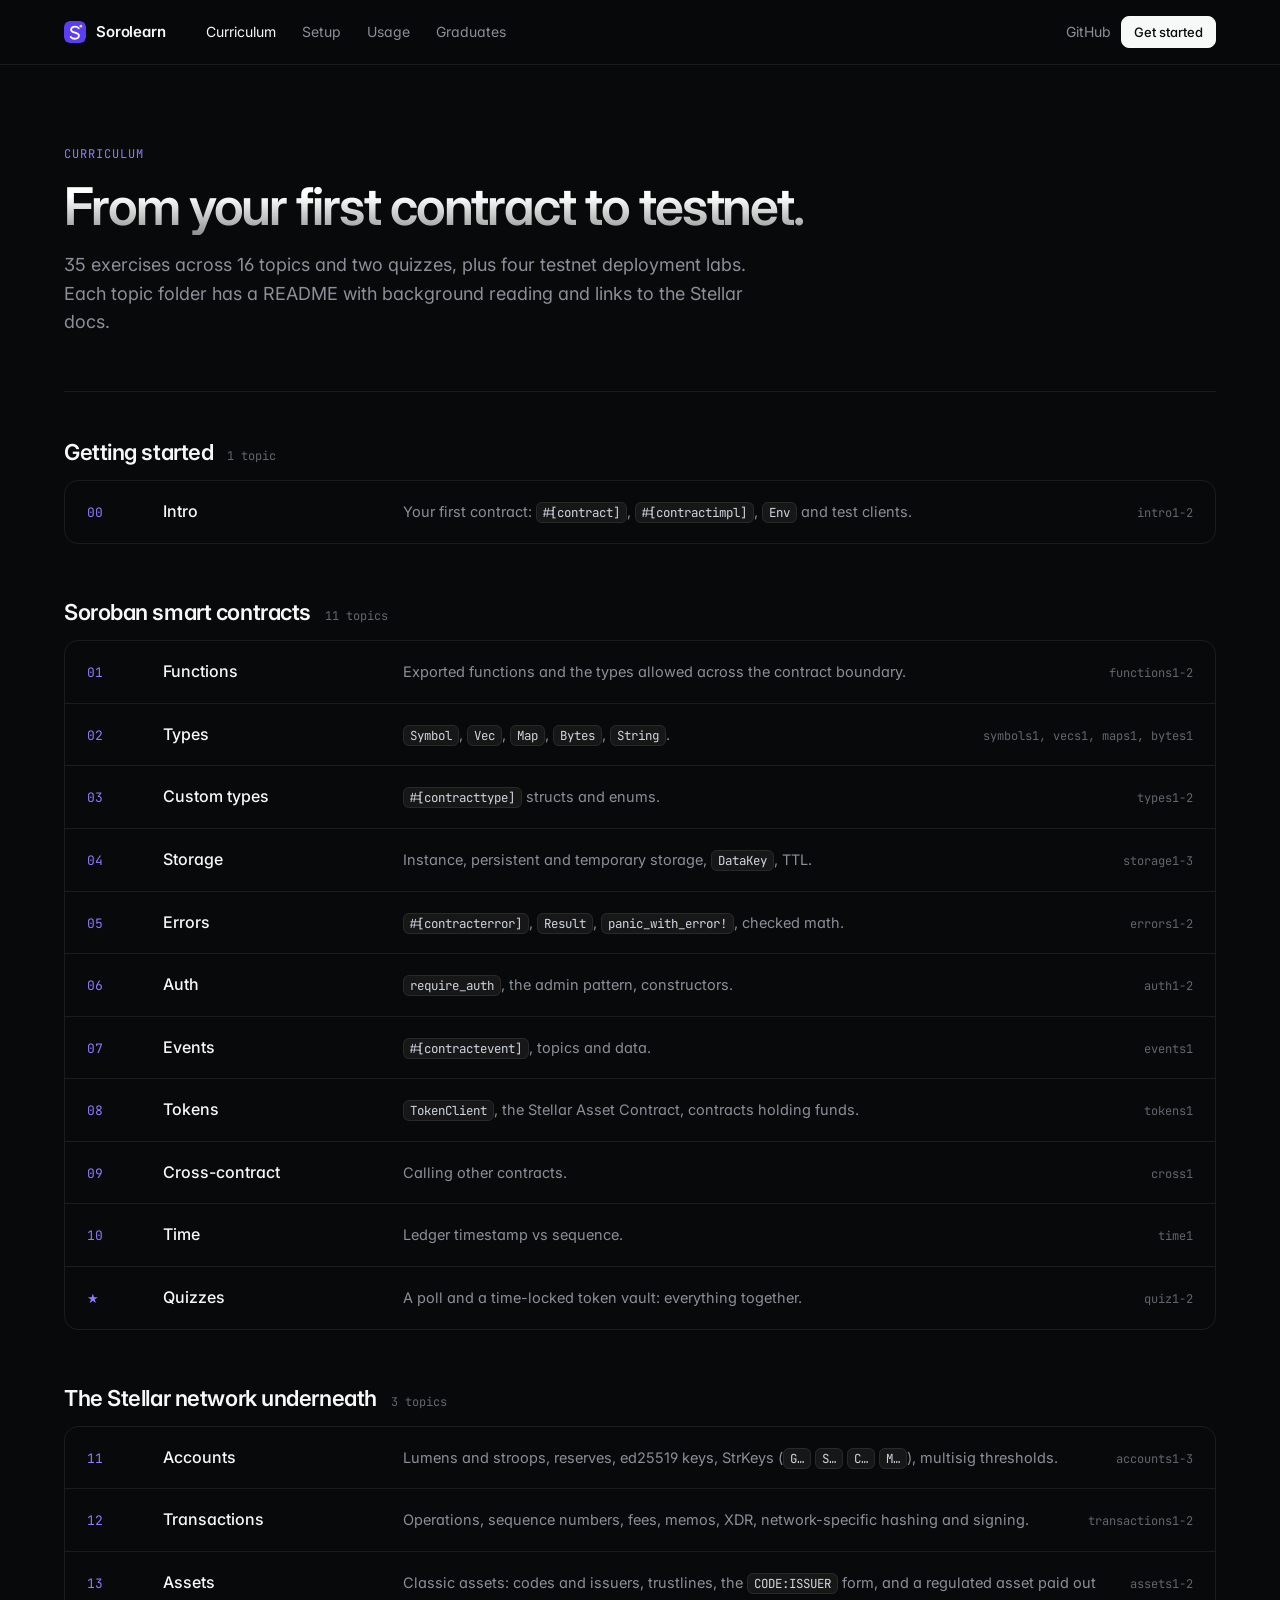
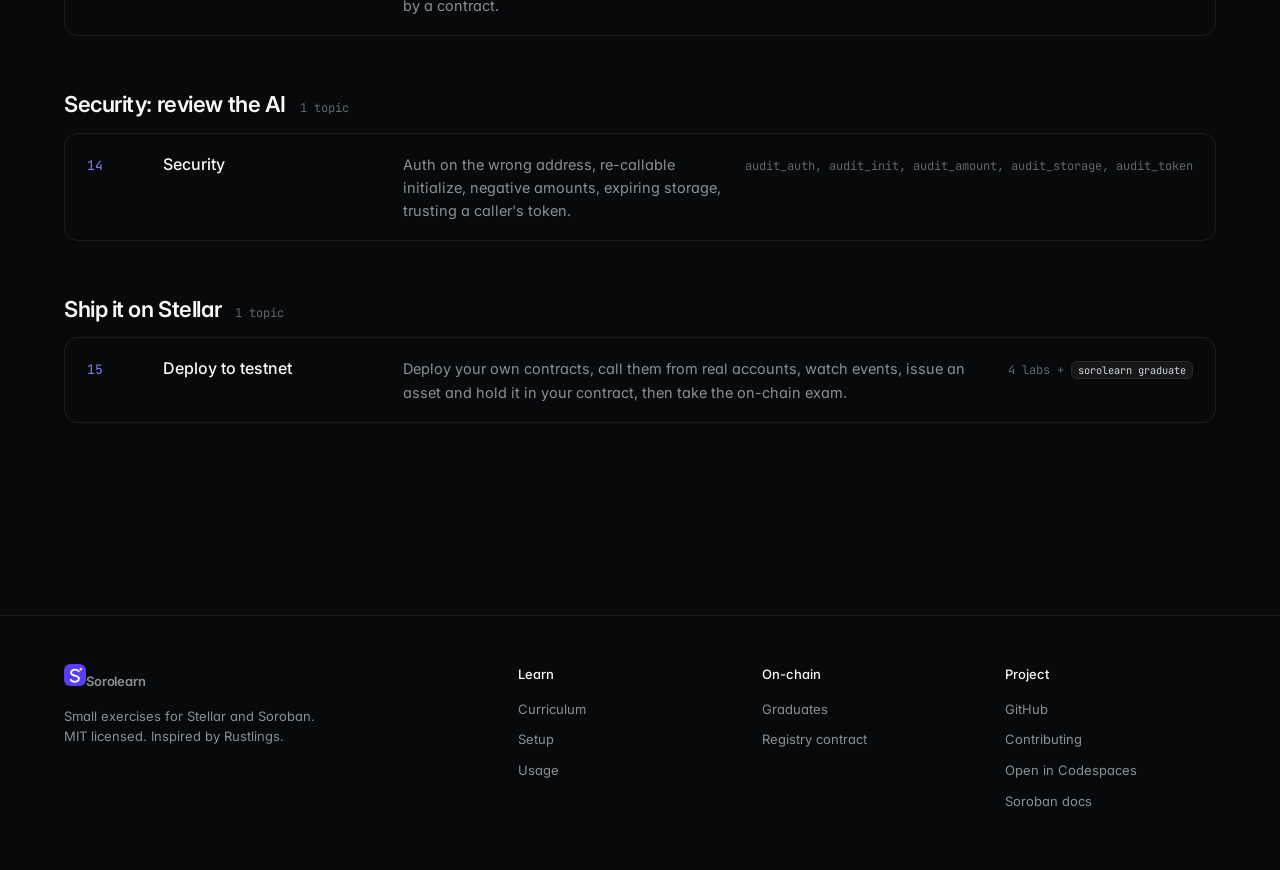
==== commit 2294a59e: "fix(site): version asset links, and link the license and guide Asset URLs now carry a content hash, " ====
--- a/docs/curriculum/index.html
+++ b/docs/curriculum/index.html
@@ -10,7 +10,7 @@
 <link rel="preconnect" href="https://fonts.googleapis.com">
 <link rel="preconnect" href="https://fonts.gstatic.com" crossorigin>
 <link href="https://fonts.googleapis.com/css2?family=Inter:wght@400;500;600;700&family=JetBrains+Mono:wght@400;500;600&display=swap" rel="stylesheet">
-<link rel="stylesheet" href="../assets/site.css">
+<link rel="stylesheet" href="../assets/site.css?v=2a00761d62">
 </head>
 <body>
 <header class="site-header">
@@ -38,7 +38,7 @@
   <div class="inner">
     <div>
       <a class="brand" href="../"><img class="mark" src="../assets/favicon.svg" alt="" width="22" height="22">Sorolearn</a>
-      <p>Small exercises for Stellar and Soroban.<br>MIT licensed. Inspired by <a href="https://rustlings.rust-lang.org">Rustlings</a>.</p>
+      <p>Small exercises for Stellar and Soroban.<br><a href="https://github.com/Evangel90/Sorolearn/blob/main/LICENSE" style="display:inline;margin:0">MIT licensed</a>. Inspired by <a href="https://rustlings.rust-lang.org" style="display:inline;margin:0">Rustlings</a>.</p>
     </div>
     <div>
       <h4>Learn</h4>
@@ -54,10 +54,12 @@
     <div>
       <h4>Project</h4>
       <a href="https://github.com/Evangel90/Sorolearn">GitHub</a>
+      <a href="https://github.com/Evangel90/Sorolearn/blob/main/CONTRIBUTING.md">Contributing</a>
       <a href="https://codespaces.new/Evangel90/Sorolearn">Open in Codespaces</a>
       <a href="https://developers.stellar.org/docs/build/smart-contracts/overview">Soroban docs</a>
     </div>
   </div>
 </footer>
+<script src="../assets/copy.js?v=6c3616169f" defer></script>
 </body>
 </html>
--- a/docs/assets/site.css
+++ b/docs/assets/site.css
@@ -25,7 +25,7 @@
 }
 
 * { box-sizing: border-box; }
-html { -webkit-text-size-adjust: 100%; scroll-behavior: smooth; }
+html { -webkit-text-size-adjust: 100%; scroll-behavior: smooth; overflow-x: clip; }
 body {
   margin: 0;
   background: var(--bg);
@@ -33,7 +33,7 @@
   font: 16px/1.6 var(--sans);
   font-feature-settings: "cv11", "ss01";
   -webkit-font-smoothing: antialiased;
-  overflow-x: hidden;
+  overflow-x: clip;
 }
 a { color: var(--text); text-decoration: none; }
 p a, li a, td a, .prose a { color: var(--accent); }
@@ -108,19 +108,20 @@
 /* --------------------------------------------------------------- hero */
 .hero { text-align: center; padding: 96px 0 40px; }
 .hero::before {
-  content: ""; position: absolute; inset: -120px -50vw auto; height: 720px; z-index: -1; pointer-events: none;
+  content: ""; position: absolute; top: -120px; left: 50%; width: 100vw; transform: translateX(-50%); height: 720px; z-index: -1; pointer-events: none;
   background:
     radial-gradient(ellipse 50% 40% at 50% 0%, rgba(139, 123, 255, 0.22), transparent 70%),
     radial-gradient(ellipse 30% 30% at 70% 20%, rgba(94, 106, 210, 0.15), transparent 70%);
 }
 .badge {
-  display: inline-flex; align-items: center; gap: 8px; padding: 5px 12px 5px 8px; border-radius: 999px;
+  display: inline-flex; flex-wrap: wrap; justify-content: center; max-width: 100%; align-items: center; gap: 8px; padding: 5px 12px 5px 8px; border-radius: 999px;
   border: 1px solid var(--border-strong); background: rgba(255, 255, 255, 0.03);
   font-size: 13px; color: var(--text-2); margin-bottom: 28px;
 }
 .badge .dot { width: 6px; height: 6px; border-radius: 50%; background: var(--ok); box-shadow: 0 0 10px var(--ok); }
 .badge .sep { color: var(--faint); }
-.display { font-size: clamp(44px, 8.5vw, 88px); line-height: 1.0; letter-spacing: -0.045em; margin: 0 auto 24px; max-width: 14ch; font-weight: 600; }
+.display { font-size: clamp(48px, 9vw, 92px); line-height: 1.0; letter-spacing: -0.045em; margin: 0 auto 24px; max-width: 14ch; font-weight: 600; }
+.display .second-line { color: var(--muted); }
 .hero .sub { color: var(--muted); font-size: clamp(17px, 2vw, 20px); line-height: 1.55; max-width: 620px; margin: 0 auto 36px; }
 .hero .buttons { justify-content: center; }
 .hero .fineprint { margin-top: 18px; font-size: 13px; color: var(--faint); }
@@ -266,3 +267,53 @@
 @media (prefers-reduced-motion: reduce) {
   * { transition: none !important; scroll-behavior: auto !important; }
 }
+
+/* -------------------------------------------------- landing: copy blocks */
+.caption { max-width: 640px; margin: 18px auto 0; font-size: 13.5px; color: var(--faint); }
+.pillars { display: grid; grid-template-columns: repeat(3, 1fr); gap: 16px; }
+.pillar { border: 1px solid var(--border); border-radius: 16px; padding: 28px; background: linear-gradient(180deg, rgba(255,255,255,0.025), transparent 70%); }
+.pillar h3 { font-size: 18px; line-height: 1.3; margin-bottom: 12px; }
+.pillar p { color: var(--muted); font-size: 15px; margin: 0; }
+.checks { display: grid; grid-template-columns: repeat(3, 1fr); gap: 32px 28px; }
+.check { display: flex; gap: 14px; }
+.check > span {
+  flex: none; width: 24px; height: 24px; border-radius: 7px; display: grid; place-items: center;
+  background: rgba(76, 195, 138, 0.12); color: var(--ok); font-size: 13px; font-weight: 700; margin-top: 2px;
+}
+.check h3 { font-size: 15.5px; margin-bottom: 4px; }
+.check p { color: var(--muted); font-size: 14.5px; margin: 0; }
+.tile .label a { color: var(--faint); text-decoration: underline; text-underline-offset: 3px; }
+.tile .label a:hover { color: var(--text); }
+@media (max-width: 900px) {
+  .pillars, .checks { grid-template-columns: 1fr; }
+}
+
+/* ------------------------------------------------------------ copying */
+.code-block { position: relative; margin: 0 0 20px; }
+.code-block pre { margin: 0; padding-right: 56px; }
+/* Icon-only button, vertically aligned with the first line of the command:
+   pre top padding (16px) + half a line (23px) - half the button (28px). */
+.copy-btn {
+  position: absolute; top: 13.5px; right: 12px; display: grid; place-items: center;
+  width: 28px; height: 28px; padding: 0; border-radius: 7px; border: 1px solid transparent;
+  background: transparent; color: var(--faint); cursor: pointer;
+  transition: color 0.15s, background 0.15s, border-color 0.15s;
+}
+.copy-btn:hover, .copy-btn:focus-visible { color: var(--text); background: rgba(255, 255, 255, 0.06); border-color: var(--border-strong); outline: none; }
+.copy-btn.copied { color: var(--ok); }
+.copy-btn.copied::after {
+  content: "Copied"; position: absolute; right: calc(100% + 8px); top: 50%; transform: translateY(-50%);
+  padding: 2px 8px; border-radius: 6px; background: var(--surface-2); border: 1px solid var(--border-strong);
+  color: var(--ok); font: 500 11px var(--sans); white-space: nowrap; pointer-events: none;
+}
+code.cmd { cursor: copy; position: relative; transition: border-color 0.15s, color 0.15s; }
+code.cmd:hover, code.cmd:focus-visible { border-color: var(--accent); color: var(--text); outline: none; }
+code.cmd.copied { border-color: rgba(76, 195, 138, 0.5); color: var(--ok); }
+code.cmd.copied::after {
+  content: "Copied"; position: absolute; left: 50%; bottom: calc(100% + 6px); transform: translateX(-50%);
+  padding: 2px 8px; border-radius: 6px; background: var(--surface-2); border: 1px solid var(--border-strong);
+  color: var(--ok); font: 500 11px var(--sans); white-space: nowrap; pointer-events: none;
+}
+.install { max-width: 640px; margin: 0 auto 28px; text-align: left; }
+p code, li code, td code { white-space: nowrap; }
+.prose .buttons { margin: 18px 0 14px; }
